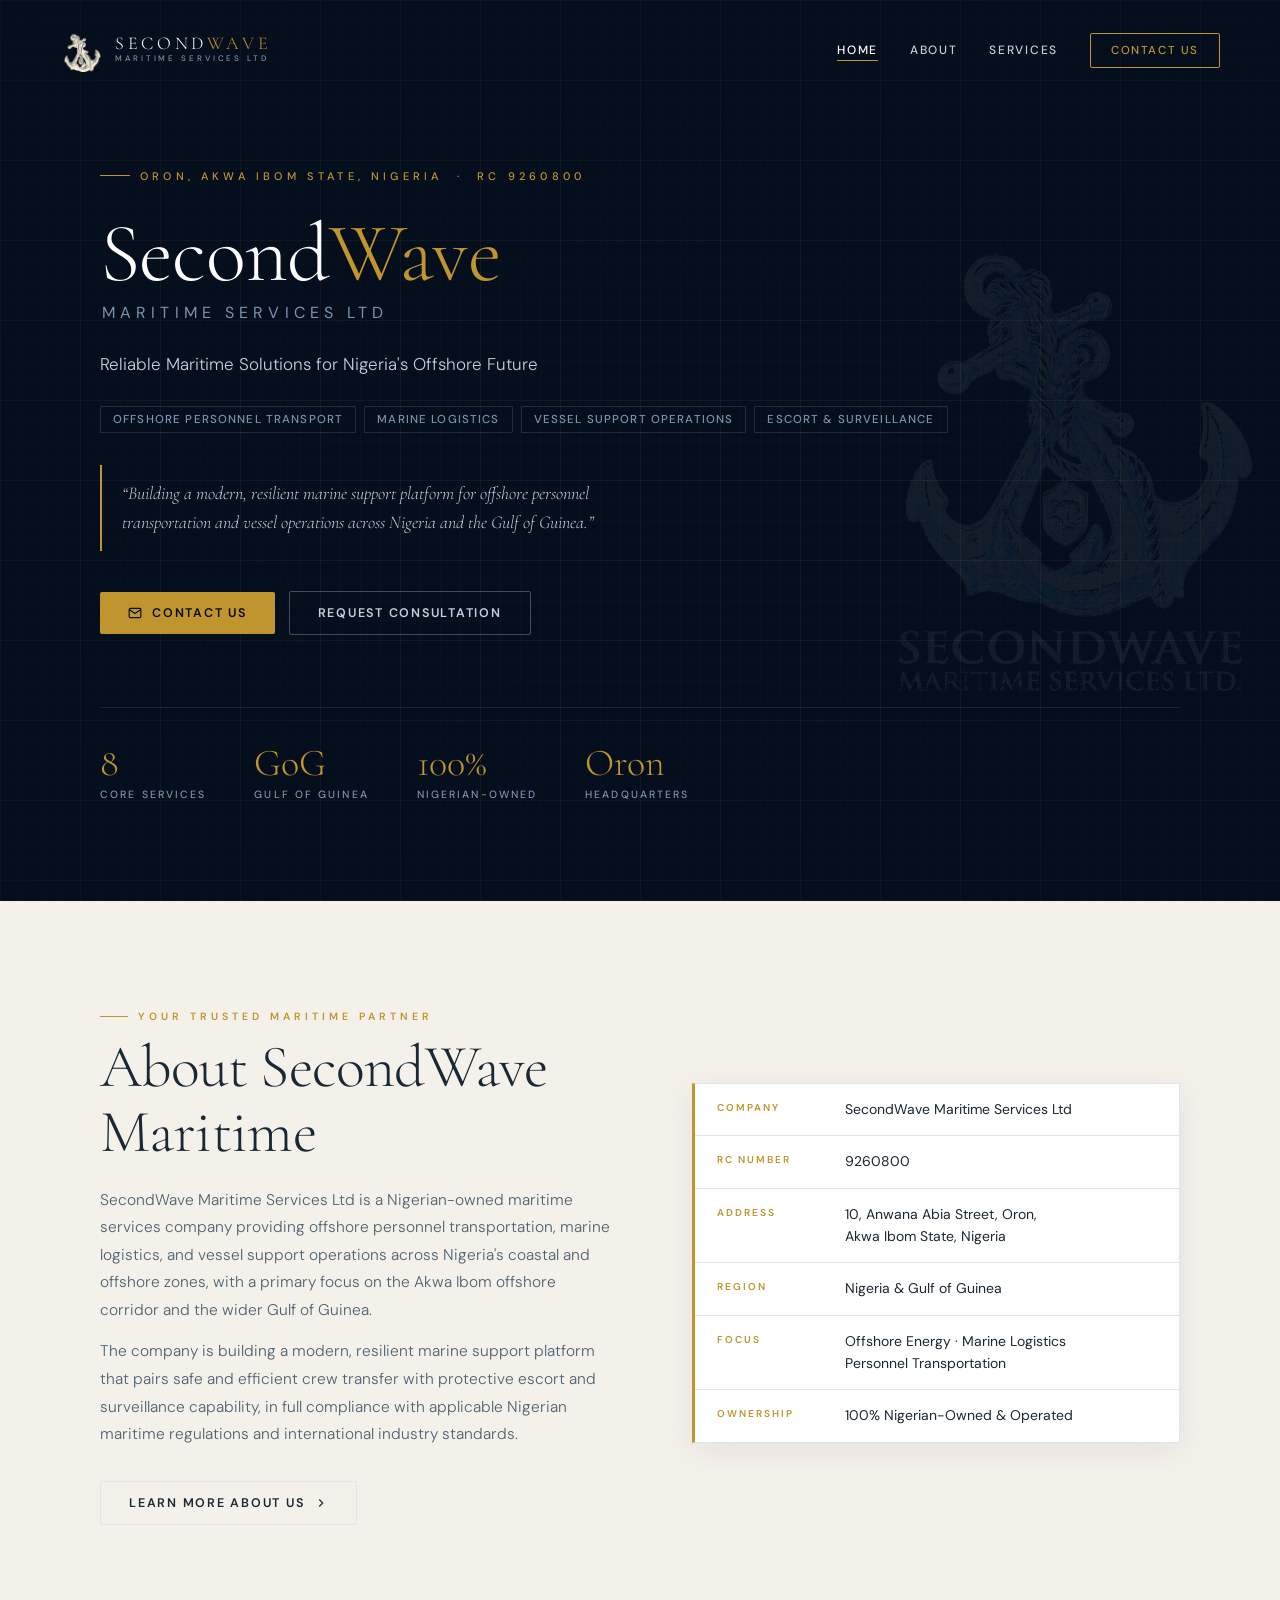
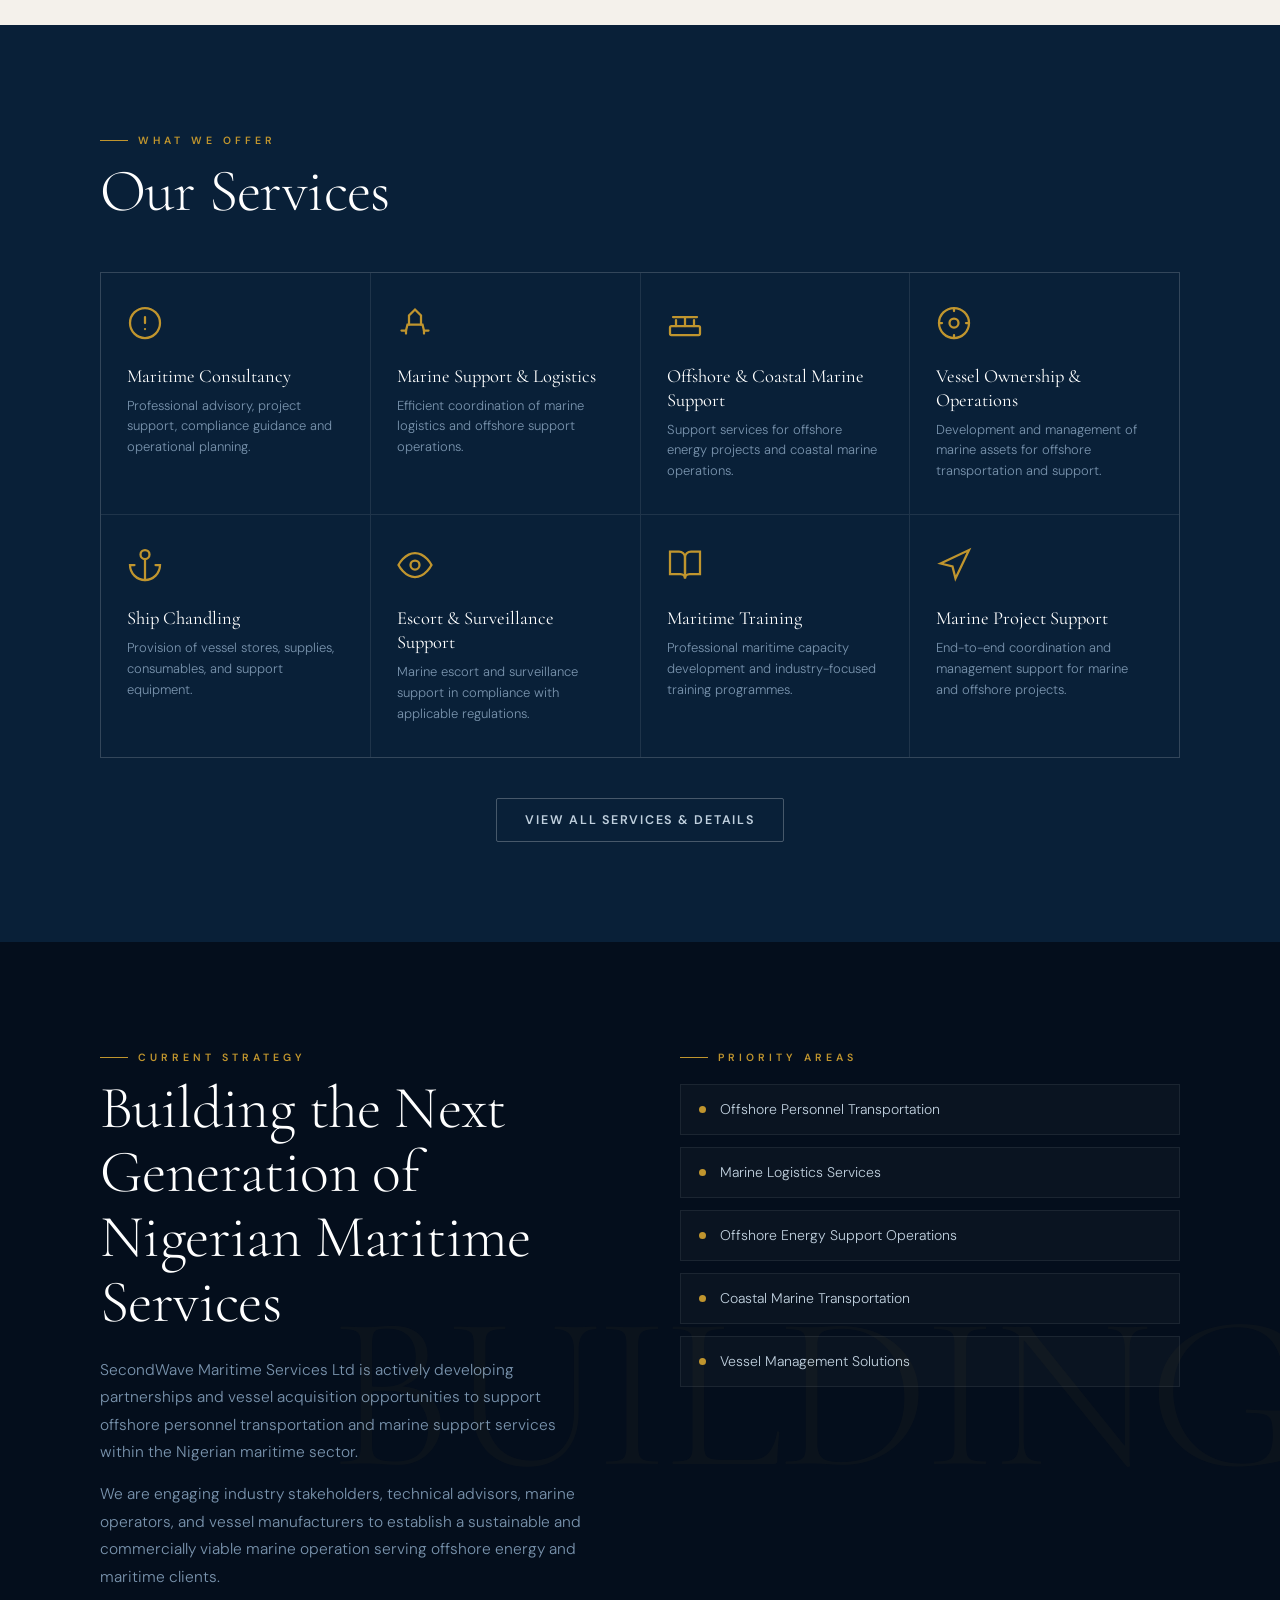
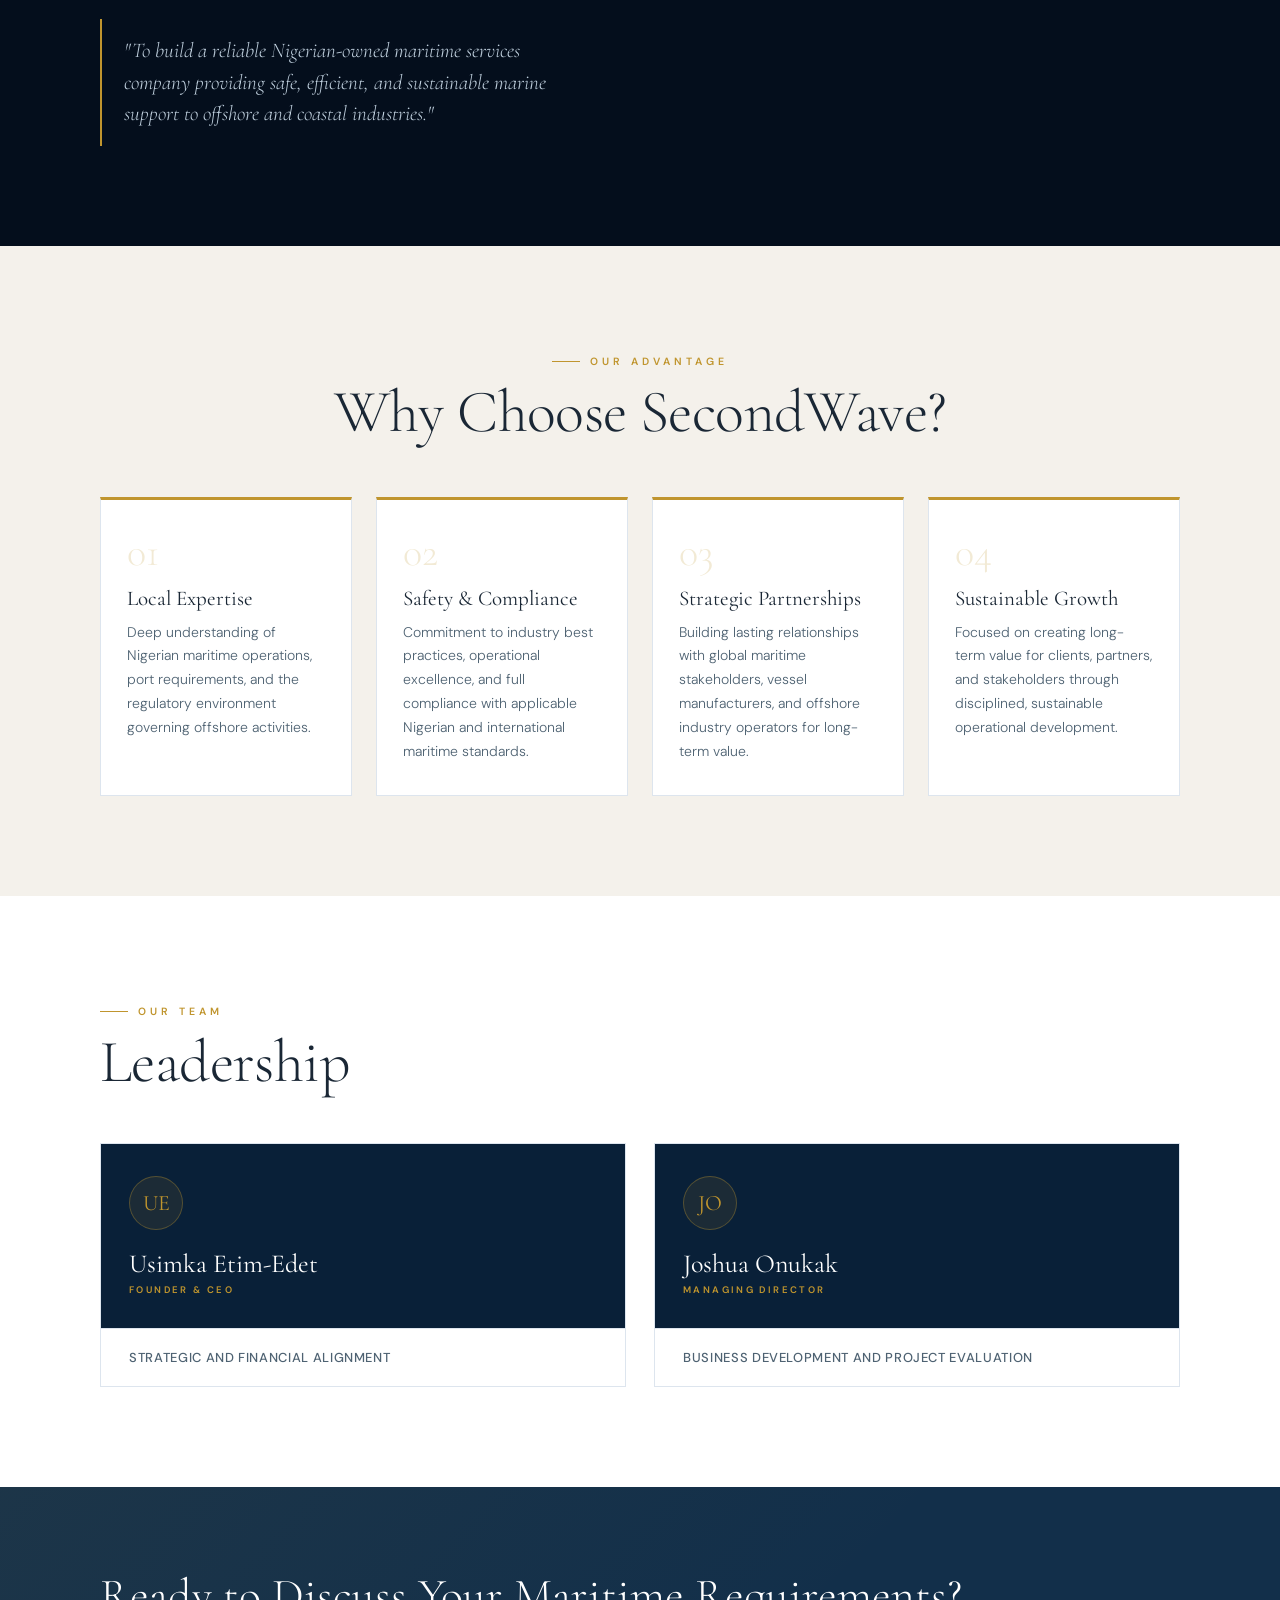
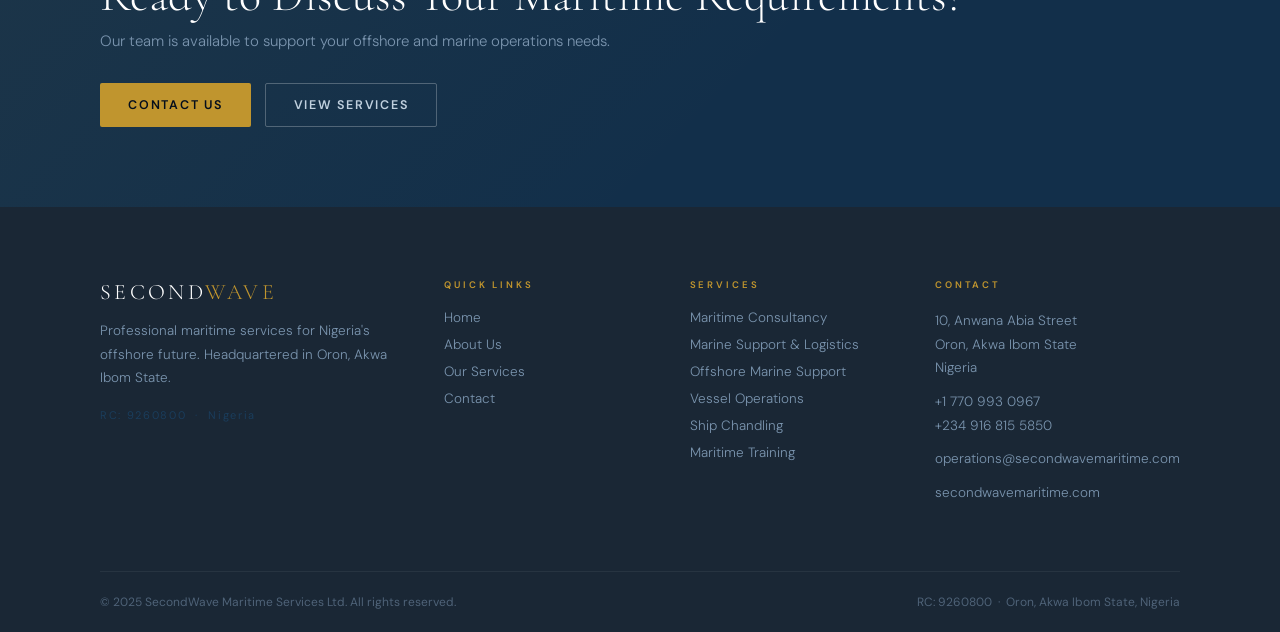
==== index.html @ 9b102981 "Add files via upload" ====
<!DOCTYPE html>
<html lang="en">
<head>
<meta charset="UTF-8">
<meta name="viewport" content="width=device-width, initial-scale=1.0">
<meta name="description" content="SecondWave Maritime Services Ltd — Reliable maritime solutions for Nigeria's offshore future. Marine support, offshore logistics, vessel operations and maritime consultancy.">
<title>SecondWave Maritime Services Ltd | Home</title>
<link rel="icon" type="image/svg+xml" href="data:image/svg+xml,<svg xmlns='http://www.w3.org/2000/svg' viewBox='0 0 32 32'><rect width='32' height='32' rx='3' fill='%23040e1c'/><text x='16' y='23' text-anchor='middle' font-family='Georgia,serif' font-size='22' font-weight='700' fill='%23c0952e'>W</text></svg>">
<link rel="preconnect" href="https://fonts.googleapis.com">
<link rel="preconnect" href="https://fonts.gstatic.com" crossorigin>
<link href="https://fonts.googleapis.com/css2?family=Cormorant+Garamond:ital,wght@0,300;0,400;0,600;1,300;1,400&family=DM+Sans:wght@300;400;500;600&display=swap" rel="stylesheet">
<link rel="stylesheet" href="style.css">
</head>
<body data-page="home">

<!-- NAVIGATION -->
<nav class="nav" id="mainNav">
  <a href="index.html" class="nav-logo">
    <img src="logo-icon.png" class="nav-logo-img" alt="SecondWave Maritime">
    <span class="nav-logo-text">
      <span class="logo-main">Second<span>Wave</span></span>
      <span class="logo-sub">Maritime Services Ltd</span>
    </span>
  </a>
  <ul class="nav-links">
    <li><a href="index.html"    class="nav-link" data-page="home">Home</a></li>
    <li><a href="about.html"   class="nav-link" data-page="about">About</a></li>
    <li><a href="services.html" class="nav-link" data-page="services">Services</a></li>
    <li><a href="contact.html" class="nav-link nav-link-cta" data-page="contact">Contact Us</a></li>
  </ul>
  <button class="hamburger" id="hamburger" aria-label="Open menu">
    <span></span><span></span><span></span>
  </button>
</nav>
<div class="mobile-overlay" id="mobileOverlay">
  <a href="index.html">Home</a>
  <a href="about.html">About</a>
  <a href="services.html">Services</a>
  <a href="contact.html" class="mob-cta">Contact Us</a>
</div>

<!-- HERO -->
<section class="hero" id="home">
  <div class="hero-grid"></div>
  <div class="hero-vignette"></div>
  <img src="logo.png" class="hero-anchor" alt="" aria-hidden="true">
  <div class="hero-content">
    <div class="hero-badge reveal">
      <span class="hero-badge-bar"></span>
      <span>Oron, Akwa Ibom State, Nigeria &nbsp;·&nbsp; RC 9260800</span>
    </div>
    <h1 class="hero-h1 reveal reveal-d1">
      Second<span>Wave</span>
    </h1>
    <p class="hero-co reveal reveal-d1">Maritime Services Ltd</p>
    <p class="hero-tagline reveal reveal-d2">
      Reliable Maritime Solutions for Nigeria's Offshore Future
    </p>
    <div class="hero-tags reveal reveal-d2">
      <span class="hero-tag">Offshore Personnel Transport</span>
      <span class="hero-tag">Marine Logistics</span>
      <span class="hero-tag">Vessel Support Operations</span>
      <span class="hero-tag">Escort &amp; Surveillance</span>
    </div>
    <blockquote class="hero-quote reveal reveal-d3">
      &#8220;Building a modern, resilient marine support platform for offshore personnel transportation and vessel operations across Nigeria and the Gulf of Guinea.&#8221;
    </blockquote>
    <div class="hero-actions reveal reveal-d3">
      <a href="contact.html" class="btn btn-gold">
        <svg width="14" height="14" viewBox="0 0 24 24" fill="none" stroke="currentColor" stroke-width="2"><path d="M4 4h16c1.1 0 2 .9 2 2v12c0 1.1-.9 2-2 2H4c-1.1 0-2-.9-2-2V6c0-1.1.9-2 2-2z"/><polyline points="22,6 12,13 2,6"/></svg>
        Contact Us
      </a>
      <a href="contact.html" class="btn btn-outline">
        Request Consultation
      </a>
    </div>
    <div class="hero-divider reveal reveal-d3">
      <div class="h-stat">
        <div class="n">8</div>
        <div class="l">Core Services</div>
      </div>
      <div class="h-stat">
        <div class="n">GoG</div>
        <div class="l">Gulf of Guinea</div>
      </div>
      <div class="h-stat">
        <div class="n">100%</div>
        <div class="l">Nigerian-Owned</div>
      </div>
      <div class="h-stat">
        <div class="n">Oron</div>
        <div class="l">Headquarters</div>
      </div>
    </div>
  </div>
</section>

<!-- ABOUT TEASER -->
<section class="sec sec-ivory" id="about-section">
  <div class="container">
    <div class="about-grid">
      <div class="about-text reveal">
        <div class="label">
          <span class="label-bar"></span>
          <span class="label-text">Your Trusted Maritime Partner</span>
        </div>
        <h2 class="display" style="margin-bottom:22px;">About SecondWave Maritime</h2>
        <p>SecondWave Maritime Services Ltd is a Nigerian-owned maritime services company providing offshore personnel transportation, marine logistics, and vessel support operations across Nigeria's coastal and offshore zones, with a primary focus on the Akwa Ibom offshore corridor and the wider Gulf of Guinea.</p>
        <p>The company is building a modern, resilient marine support platform that pairs safe and efficient crew transfer with protective escort and surveillance capability, in full compliance with applicable Nigerian maritime regulations and international industry standards.</p>
        <div style="margin-top:32px;">
          <a href="about.html" class="btn btn-outline-dark">
            Learn More About Us
            <svg width="14" height="14" viewBox="0 0 24 24" fill="none" stroke="currentColor" stroke-width="2"><polyline points="9 18 15 12 9 6"/></svg>
          </a>
        </div>
      </div>
      <div class="reveal reveal-d1">
        <div class="info-panel">
          <div class="info-row">
            <span class="info-key">Company</span>
            <span class="info-val">SecondWave Maritime Services Ltd</span>
          </div>
          <div class="info-row">
            <span class="info-key">RC Number</span>
            <span class="info-val">9260800</span>
          </div>
          <div class="info-row">
            <span class="info-key">Address</span>
            <span class="info-val">10, Anwana Abia Street, Oron,<br>Akwa Ibom State, Nigeria</span>
          </div>
          <div class="info-row">
            <span class="info-key">Region</span>
            <span class="info-val">Nigeria &amp; Gulf of Guinea</span>
          </div>
          <div class="info-row">
            <span class="info-key">Focus</span>
            <span class="info-val">Offshore Energy · Marine Logistics<br>Personnel Transportation</span>
          </div>
          <div class="info-row">
            <span class="info-key">Ownership</span>
            <span class="info-val">100% Nigerian-Owned &amp; Operated</span>
          </div>
        </div>
      </div>
    </div>
  </div>
</section>

<!-- SERVICES -->
<section class="sec sec-dark" id="services-section">
  <div class="container">
    <div style="margin-bottom:48px;" class="reveal">
      <div class="label">
        <span class="label-bar"></span>
        <span class="label-text">What We Offer</span>
      </div>
      <h2 class="display display-light">Our Services</h2>
    </div>
    <div class="svc-grid">

      <div class="svc-card reveal">
        <div class="svc-icon">
          <svg viewBox="0 0 24 24" fill="none" stroke="currentColor" stroke-width="1.5" stroke-linecap="round"><circle cx="12" cy="12" r="10"/><line x1="12" y1="8" x2="12" y2="12"/><line x1="12" y1="16" x2="12.01" y2="16"/></svg>
        </div>
        <h3 class="svc-name">Maritime Consultancy</h3>
        <p class="svc-desc">Professional advisory, project support, compliance guidance and operational planning.</p>
      </div>

      <div class="svc-card reveal reveal-d1">
        <div class="svc-icon">
          <svg viewBox="0 0 24 24" fill="none" stroke="currentColor" stroke-width="1.5" stroke-linecap="round"><path d="M3 17h3l1-4h10l1 4h3"/><path d="M8 13V7l4-4 4 4v6"/><path d="M6 17v2"/><path d="M18 17v2"/></svg>
        </div>
        <h3 class="svc-name">Marine Support &amp; Logistics</h3>
        <p class="svc-desc">Efficient coordination of marine logistics and offshore support operations.</p>
      </div>

      <div class="svc-card reveal reveal-d2">
        <div class="svc-icon">
          <svg viewBox="0 0 24 24" fill="none" stroke="currentColor" stroke-width="1.5" stroke-linecap="round"><rect x="2" y="14" width="20" height="6" rx="1"/><path d="M6 14v-4"/><path d="M12 14V8"/><path d="M18 14v-4"/><path d="M4 8h16"/></svg>
        </div>
        <h3 class="svc-name">Offshore &amp; Coastal Marine Support</h3>
        <p class="svc-desc">Support services for offshore energy projects and coastal marine operations.</p>
      </div>

      <div class="svc-card reveal reveal-d3">
        <div class="svc-icon">
          <svg viewBox="0 0 24 24" fill="none" stroke="currentColor" stroke-width="1.5" stroke-linecap="round"><circle cx="12" cy="12" r="10"/><circle cx="12" cy="12" r="3"/><line x1="12" y1="2" x2="12" y2="4"/><line x1="12" y1="20" x2="12" y2="22"/><line x1="2" y1="12" x2="4" y2="12"/><line x1="20" y1="12" x2="22" y2="12"/></svg>
        </div>
        <h3 class="svc-name">Vessel Ownership &amp; Operations</h3>
        <p class="svc-desc">Development and management of marine assets for offshore transportation and support.</p>
      </div>

      <div class="svc-card reveal">
        <div class="svc-icon">
          <svg viewBox="0 0 24 24" fill="none" stroke="currentColor" stroke-width="1.5" stroke-linecap="round"><path d="M12 22V8"/><path d="M5 12H2a10 10 0 0020 0h-3"/><circle cx="12" cy="5" r="3"/></svg>
        </div>
        <h3 class="svc-name">Ship Chandling</h3>
        <p class="svc-desc">Provision of vessel stores, supplies, consumables, and support equipment.</p>
      </div>

      <div class="svc-card reveal reveal-d1">
        <div class="svc-icon">
          <svg viewBox="0 0 24 24" fill="none" stroke="currentColor" stroke-width="1.5" stroke-linecap="round"><path d="M1 12s4-8 11-8 11 8 11 8-4 8-11 8-11-8-11-8z"/><circle cx="12" cy="12" r="3"/></svg>
        </div>
        <h3 class="svc-name">Escort &amp; Surveillance Support</h3>
        <p class="svc-desc">Marine escort and surveillance support in compliance with applicable regulations.</p>
      </div>

      <div class="svc-card reveal reveal-d2">
        <div class="svc-icon">
          <svg viewBox="0 0 24 24" fill="none" stroke="currentColor" stroke-width="1.5" stroke-linecap="round"><path d="M2 3h6a4 4 0 014 4v14a3 3 0 00-3-3H2z"/><path d="M22 3h-6a4 4 0 00-4 4v14a3 3 0 013-3h7z"/></svg>
        </div>
        <h3 class="svc-name">Maritime Training</h3>
        <p class="svc-desc">Professional maritime capacity development and industry-focused training programmes.</p>
      </div>

      <div class="svc-card reveal reveal-d3">
        <div class="svc-icon">
          <svg viewBox="0 0 24 24" fill="none" stroke="currentColor" stroke-width="1.5" stroke-linecap="round"><polygon points="3 11 22 2 13 21 11 13 3 11"/></svg>
        </div>
        <h3 class="svc-name">Marine Project Support</h3>
        <p class="svc-desc">End-to-end coordination and management support for marine and offshore projects.</p>
      </div>

    </div>
    <div style="margin-top:40px;text-align:center;" class="reveal">
      <a href="services.html" class="btn btn-outline">View All Services &amp; Details</a>
    </div>
  </div>
</section>

<!-- STRATEGIC FOCUS -->
<section class="sec sec-void focus-section" id="focus">
  <span class="focus-bg-text">BUILDING</span>
  <div class="container">
    <div class="focus-grid">
      <div class="focus-text reveal">
        <div class="label">
          <span class="label-bar"></span>
          <span class="label-text">Current Strategy</span>
        </div>
        <h2 class="display display-light" style="margin-bottom:22px;">
          Building the Next Generation of Nigerian Maritime Services
        </h2>
        <p>SecondWave Maritime Services Ltd is actively developing partnerships and vessel acquisition opportunities to support offshore personnel transportation and marine support services within the Nigerian maritime sector.</p>
        <p>We are engaging industry stakeholders, technical advisors, marine operators, and vessel manufacturers to establish a sustainable and commercially viable marine operation serving offshore energy and maritime clients.</p>
        <blockquote class="focus-quote">
          "To build a reliable Nigerian-owned maritime services company providing safe, efficient, and sustainable marine support to offshore and coastal industries."
        </blockquote>
      </div>
      <div class="reveal reveal-d1">
        <div class="label" style="margin-bottom:20px;">
          <span class="label-bar"></span>
          <span class="label-text">Priority Areas</span>
        </div>
        <div class="pill-list">
          <div class="pill"><span class="pill-dot"></span><span>Offshore Personnel Transportation</span></div>
          <div class="pill"><span class="pill-dot"></span><span>Marine Logistics Services</span></div>
          <div class="pill"><span class="pill-dot"></span><span>Offshore Energy Support Operations</span></div>
          <div class="pill"><span class="pill-dot"></span><span>Coastal Marine Transportation</span></div>
          <div class="pill"><span class="pill-dot"></span><span>Vessel Management Solutions</span></div>
        </div>
      </div>
    </div>
  </div>
</section>

<!-- WHY CHOOSE -->
<section class="sec sec-ivory" id="why">
  <div class="container">
    <div style="text-align:center;margin-bottom:52px;" class="reveal">
      <div class="label" style="justify-content:center;">
        <span class="label-bar"></span>
        <span class="label-text">Our Advantage</span>
      </div>
      <h2 class="display">Why Choose SecondWave?</h2>
    </div>
    <div class="why-grid">
      <div class="why-card reveal">
        <div class="why-num">01</div>
        <h3 class="why-title">Local Expertise</h3>
        <p class="why-desc">Deep understanding of Nigerian maritime operations, port requirements, and the regulatory environment governing offshore activities.</p>
      </div>
      <div class="why-card reveal reveal-d1">
        <div class="why-num">02</div>
        <h3 class="why-title">Safety &amp; Compliance</h3>
        <p class="why-desc">Commitment to industry best practices, operational excellence, and full compliance with applicable Nigerian and international maritime standards.</p>
      </div>
      <div class="why-card reveal reveal-d2">
        <div class="why-num">03</div>
        <h3 class="why-title">Strategic Partnerships</h3>
        <p class="why-desc">Building lasting relationships with global maritime stakeholders, vessel manufacturers, and offshore industry operators for long-term value.</p>
      </div>
      <div class="why-card reveal reveal-d3">
        <div class="why-num">04</div>
        <h3 class="why-title">Sustainable Growth</h3>
        <p class="why-desc">Focused on creating long-term value for clients, partners, and stakeholders through disciplined, sustainable operational development.</p>
      </div>
    </div>
  </div>
</section>

<!-- LEADERSHIP -->
<section class="sec" id="leadership">
  <div class="container">
    <div style="margin-bottom:48px;" class="reveal">
      <div class="label">
        <span class="label-bar"></span>
        <span class="label-text">Our Team</span>
      </div>
      <h2 class="display">Leadership</h2>
    </div>
    <div class="leaders-grid">
      <div class="leader-card reveal">
        <div class="leader-top">
          <div class="leader-init">UE</div>
          <div class="leader-name">Usimka Etim-Edet</div>
          <div class="leader-title">Founder &amp; CEO</div>
        </div>
        <div class="leader-bottom">
          <div class="leader-focus">Strategic and Financial Alignment</div>
        </div>
      </div>
      <div class="leader-card reveal reveal-d1">
        <div class="leader-top">
          <div class="leader-init">JO</div>
          <div class="leader-name">Joshua Onukak</div>
          <div class="leader-title">Managing Director</div>
        </div>
        <div class="leader-bottom">
          <div class="leader-focus">Business Development and Project Evaluation</div>
        </div>
      </div>
    </div>
  </div>
</section>

<!-- CTA BANNER -->
<section class="cta-banner">
  <div class="container">
    <div class="cta-inner reveal">
      <div class="cta-text">
        <h2>Ready to Discuss Your Maritime Requirements?</h2>
        <p>Our team is available to support your offshore and marine operations needs.</p>
      </div>
      <div style="display:flex;gap:14px;flex-wrap:wrap;">
        <a href="contact.html" class="btn btn-gold">Contact Us</a>
        <a href="services.html" class="btn btn-outline">View Services</a>
      </div>
    </div>
  </div>
</section>

<!-- FOOTER -->
<footer class="footer">
  <div class="container">
    <div class="footer-grid">
      <div class="foot-brand">
        <div class="foot-logo">Second<span>Wave</span></div>
        <p>Professional maritime services for Nigeria's offshore future. Headquartered in Oron, Akwa Ibom State.</p>
        <div class="foot-rc">RC: 9260800 &nbsp;·&nbsp; Nigeria</div>
      </div>
      <div>
        <h4>Quick Links</h4>
        <ul>
          <li><a href="index.html">Home</a></li>
          <li><a href="about.html">About Us</a></li>
          <li><a href="services.html">Our Services</a></li>
          <li><a href="contact.html">Contact</a></li>
        </ul>
      </div>
      <div>
        <h4>Services</h4>
        <ul>
          <li>Maritime Consultancy</li>
          <li>Marine Support &amp; Logistics</li>
          <li>Offshore Marine Support</li>
          <li>Vessel Operations</li>
          <li>Ship Chandling</li>
          <li>Maritime Training</li>
        </ul>
      </div>
      <div class="footer-contact-info">
        <h4>Contact</h4>
        <p>10, Anwana Abia Street<br>Oron, Akwa Ibom State<br>Nigeria</p>
        <p><a href="tel:+17709903967">+1 770 993 0967</a><br><a href="tel:+2349168155850">+234 916 815 5850</a></p>
        <p><a href="mailto:operations@secondwavemaritime.com">operations@secondwavemaritime.com</a></p>
        <p><a href="https://secondwavemaritime.com">secondwavemaritime.com</a></p>
      </div>
    </div>
    <div class="footer-bottom">
      <p>&copy; 2025 SecondWave Maritime Services Ltd. All rights reserved.</p>
      <p>RC: 9260800 &nbsp;·&nbsp; Oron, Akwa Ibom State, Nigeria</p>
    </div>
  </div>
</footer>

<!-- BACK TO TOP -->
<button id="btt" aria-label="Back to top">
  <svg viewBox="0 0 24 24" fill="none" stroke="currentColor" stroke-width="2.5"><polyline points="18 15 12 9 6 15"/></svg>
</button>

<script src="main.js"></script>
</body>
</html>
---- style.css ----
/* =========================================
   SECONDWAVE MARITIME — style.css
   ========================================= */

/* 1. VARIABLES */
:root {
  --void:       #040e1c;
  --navy:       #092038;
  --steel:      #122f4a;
  --slate:      #1a3d5c;
  --gold:       #c0952e;
  --gold-l:     #d9ae4a;
  --ivory:      #f4f1eb;
  --white:      #ffffff;
  --ink:        #1a2735;
  --muted:      #4e6272;
  --ghost:      #7a94ae;
  --mist:       #c0d0de;
  --border-d:   rgba(255,255,255,0.09);
  --border-l:   #dde5ee;
  --font-d:     'Cormorant Garamond', Georgia, serif;
  --font-b:     'DM Sans', system-ui, sans-serif;
  --ease:       cubic-bezier(0.4,0,0.2,1);
  --sp:         100px;
  --gutter:     60px;
  --max:        1200px;
}

/* 2. RESET */
*, *::before, *::after { margin:0; padding:0; box-sizing:border-box; }
html { scroll-behavior:smooth; font-size:16px; }
body { font-family:var(--font-b); color:var(--ink); background:var(--white);
       -webkit-font-smoothing:antialiased; overflow-x:hidden; }
a    { color:inherit; text-decoration:none; }
ul   { list-style:none; }
img  { max-width:100%; display:block; }
button { border:none; background:none; cursor:pointer; font-family:inherit; }

/* 3. LAYOUT */
.container { max-width:var(--max); margin:0 auto; padding:0 var(--gutter); }

/* 4. TYPOGRAPHY UTILITIES */
.label {
  display:inline-flex; align-items:center; gap:10px; margin-bottom:12px;
}
.label-bar { width:28px; height:1px; background:var(--gold); flex:0 0 auto; }
.label-text {
  font-size:10.5px; letter-spacing:.38em; text-transform:uppercase;
  font-weight:600; color:var(--gold);
}
.display {
  font-family:var(--font-d); font-weight:300;
  font-size:clamp(34px,5vw,60px); line-height:1.08;
  letter-spacing:-.01em; color:var(--ink);
}
.display-light { color:var(--white); }
.body-text {
  font-size:15.5px; font-weight:300; line-height:1.78; color:var(--muted);
}
.body-text-d { color:var(--ghost); }

/* 5. BUTTONS */
.btn {
  display:inline-flex; align-items:center; gap:10px;
  padding:13px 28px; border-radius:2px;
  font-size:12.5px; letter-spacing:.14em; text-transform:uppercase;
  font-weight:600; transition:all .22s var(--ease);
}
.btn-gold {
  background:var(--gold); color:var(--void);
}
.btn-gold:hover { background:var(--gold-l); transform:translateY(-1px); }
.btn-outline {
  border:1.5px solid rgba(255,255,255,.25); color:var(--mist);
}
.btn-outline:hover { border-color:var(--white); color:var(--white); }
.btn-outline-dark {
  border:1.5px solid var(--border-l); color:var(--ink);
}
.btn-outline-dark:hover { border-color:var(--gold); color:var(--gold); }

/* 6. NAVIGATION */
.nav {
  position:fixed; top:0; left:0; right:0; z-index:200;
  padding:24px var(--gutter);
  display:flex; align-items:center; justify-content:space-between;
  transition:background .35s var(--ease), padding .3s, box-shadow .3s;
}
.nav.scrolled {
  background:rgba(4,14,28,.95);
  backdrop-filter:blur(14px);
  padding:16px var(--gutter);
  box-shadow:0 1px 0 rgba(192,149,46,.2);
}
.nav-logo { display:flex; align-items:center; gap:12px; line-height:1; }
.nav-logo-img {
  height:48px; width:auto; display:block;
  filter:invert(1) brightness(1.05) sepia(0.1);
  transition:opacity .2s;
}
.nav-logo-img:hover { opacity:.85; }
.nav-logo-text { display:flex; flex-direction:column; gap:2px; }
.logo-main {
  font-family:var(--font-d); font-weight:300;
  font-size:18px; letter-spacing:.2em; color:var(--white);
  text-transform:uppercase;
}
.logo-main span { color:var(--gold); }
.logo-sub {
  font-size:8px; letter-spacing:.36em; text-transform:uppercase;
  color:var(--ghost); font-weight:500;
}
/* Hero watermark anchor */
.hero-anchor {
  position:absolute; right:-20px; top:50%; transform:translateY(-48%);
  width:42%; max-width:460px; opacity:.06; filter:brightness(8);
  pointer-events:none; z-index:0;
}
.nav-links {
  display:flex; align-items:center; gap:32px;
}
.nav-link {
  font-size:12px; letter-spacing:.14em; text-transform:uppercase;
  font-weight:500; color:var(--mist);
  position:relative; transition:color .2s;
}
.nav-link::after {
  content:''; position:absolute; bottom:-3px; left:0;
  width:0; height:1px; background:var(--gold);
  transition:width .25s var(--ease);
}
.nav-link:hover, .nav-link.active { color:var(--white); }
.nav-link:hover::after, .nav-link.active::after { width:100%; }
.nav-link-cta {
  padding:9px 20px;
  border:1px solid var(--gold); color:var(--gold)!important;
  border-radius:2px; font-size:11.5px!important;
}
.nav-link-cta::after { display:none!important; }
.nav-link-cta:hover { background:var(--gold); color:var(--void)!important; }
.hamburger {
  display:none; flex-direction:column; gap:5px; padding:4px;
}
.hamburger span {
  display:block; width:22px; height:1.5px;
  background:var(--white); border-radius:2px;
  transition:all .3s var(--ease);
}
.hamburger.open span:nth-child(1) { transform:rotate(45deg) translate(4.7px,4.7px); }
.hamburger.open span:nth-child(2) { opacity:0; }
.hamburger.open span:nth-child(3) { transform:rotate(-45deg) translate(4.7px,-4.7px); }

/* 7. MOBILE OVERLAY */
.mobile-overlay {
  display:none; position:fixed; inset:0; background:var(--void);
  z-index:199; flex-direction:column; align-items:center;
  justify-content:center; gap:28px;
}
.mobile-overlay.open { display:flex; }
.mobile-overlay a {
  font-family:var(--font-d); font-size:30px; font-weight:300;
  letter-spacing:.12em; color:var(--white); text-transform:uppercase;
  transition:color .2s;
}
.mobile-overlay a:hover { color:var(--gold); }
.mobile-overlay .mob-cta {
  margin-top:8px; padding:13px 36px;
  border:1px solid var(--gold); color:var(--gold)!important;
  font-family:var(--font-b)!important; font-size:13px!important;
  font-weight:600!important; letter-spacing:.18em!important;
}

/* 8. HOMEPAGE HERO */
.hero {
  min-height:100vh;
  background:var(--void);
  position:relative;
  display:flex; align-items:center;
  overflow:hidden;
}
.hero-grid {
  position:absolute; inset:0; pointer-events:none;
  background-image:
    linear-gradient(rgba(192,149,46,.065) 1px, transparent 1px),
    linear-gradient(90deg, rgba(192,149,46,.065) 1px, transparent 1px),
    linear-gradient(rgba(192,149,46,.022) 1px, transparent 1px),
    linear-gradient(90deg, rgba(192,149,46,.022) 1px, transparent 1px);
  background-size:80px 80px, 80px 80px, 20px 20px, 20px 20px;
}
.hero-vignette {
  position:absolute; inset:0; pointer-events:none;
  background:radial-gradient(ellipse 90% 80% at 50% 55%, transparent 25%, rgba(4,14,28,.7) 100%);
}
.hero-content {
  position:relative; z-index:1;
  max-width:var(--max); margin:0 auto;
  padding:160px var(--gutter) 100px;
  width:100%;
}
.hero-badge {
  display:inline-flex; align-items:center; gap:10px;
  margin-bottom:28px;
}
.hero-badge-bar { width:30px; height:1px; background:var(--gold); }
.hero-badge span {
  font-size:11px; letter-spacing:.38em; color:var(--gold);
  text-transform:uppercase; font-weight:500;
}
.hero-h1 {
  font-family:var(--font-d); font-weight:300;
  font-size:clamp(40px,6.5vw,88px);
  line-height:1.03; letter-spacing:-.01em;
  color:var(--white); margin-bottom:6px;
}
.hero-h1 span { color:var(--gold); }
.hero-co {
  font-family:var(--font-b); font-weight:400;
  font-size:clamp(11px,1.4vw,16px);
  letter-spacing:.32em; text-transform:uppercase;
  color:var(--ghost); margin-bottom:28px; padding-left:2px;
}
.hero-tagline {
  font-family:var(--font-b); font-size:17px; font-weight:300;
  color:var(--mist); line-height:1.6; max-width:520px;
  margin-bottom:28px;
}
.hero-tags {
  display:flex; flex-wrap:wrap; gap:8px; margin-bottom:32px;
}
.hero-tag {
  font-size:11.5px; letter-spacing:.1em; text-transform:uppercase;
  font-weight:500; color:var(--ghost);
  padding:5px 12px; border:1px solid rgba(255,255,255,.12);
  border-radius:1px;
}
.hero-quote {
  max-width:540px; margin-bottom:40px;
  border-left:2px solid var(--gold);
  padding:14px 20px;
  font-family:var(--font-d); font-size:18px; font-style:italic;
  font-weight:300; color:var(--mist); line-height:1.6;
}
.hero-actions { display:flex; align-items:center; gap:14px; flex-wrap:wrap; }
.hero-divider {
  margin-top:72px; padding-top:32px;
  border-top:1px solid var(--border-d);
  display:flex; gap:48px; flex-wrap:wrap;
}
.h-stat .n {
  font-family:var(--font-d); font-weight:300;
  font-size:38px; color:var(--gold); letter-spacing:-.01em;
}
.h-stat .l {
  font-size:10.5px; letter-spacing:.2em; text-transform:uppercase;
  color:var(--ghost); margin-top:2px; font-weight:500;
}

/* 9. PAGE HERO (inner pages) */
.page-hero {
  height:52vh; min-height:320px;
  background:var(--void);
  display:flex; align-items:flex-end;
  position:relative; overflow:hidden;
}
.page-hero-grid {
  position:absolute; inset:0;
  background-image:
    linear-gradient(rgba(192,149,46,.05) 1px, transparent 1px),
    linear-gradient(90deg, rgba(192,149,46,.05) 1px, transparent 1px);
  background-size:60px 60px;
}
.page-hero-overlay {
  position:absolute; inset:0;
  background:linear-gradient(to bottom, rgba(4,14,28,.3) 0%, rgba(4,14,28,.85) 100%);
}
.page-hero-content {
  position:relative; z-index:1;
  padding:0 var(--gutter) 60px;
  max-width:var(--max); margin:0 auto; width:100%;
}
.page-hero-label {
  font-size:10px; letter-spacing:.38em; text-transform:uppercase;
  font-weight:600; color:var(--gold); margin-bottom:12px;
}
.page-hero-title {
  font-family:var(--font-d); font-weight:300;
  font-size:clamp(36px,5vw,64px);
  color:var(--white); line-height:1.08;
  letter-spacing:-.01em;
}
.page-hero-rule {
  height:2px; margin-top:0;
  background:linear-gradient(90deg, var(--gold), var(--gold-l) 40%, transparent);
}

/* 10. SECTION PADS */
.sec { padding:var(--sp) 0; }
.sec-sm { padding:72px 0; }
.sec-dark { background:var(--navy); }
.sec-void { background:var(--void); }
.sec-ivory { background:var(--ivory); }

/* 11. ABOUT TEASER (homepage) */
.about-grid { display:grid; grid-template-columns:1.05fr 1fr; gap:80px; align-items:center; }
.about-text p { font-size:15.5px; font-weight:300; line-height:1.78; color:var(--muted); margin-bottom:14px; }
.about-text p:last-child { margin-bottom:0; }
.info-panel {
  background:var(--white); border:1px solid var(--border-l);
  border-left:3px solid var(--gold); overflow:hidden;
  box-shadow:0 8px 32px rgba(10,30,56,.07);
}
.info-row {
  display:flex; align-items:flex-start; gap:18px;
  padding:15px 22px; border-bottom:1px solid var(--border-l);
}
.info-row:last-child { border-bottom:none; }
.info-key {
  font-size:10px; letter-spacing:.2em; text-transform:uppercase;
  font-weight:600; color:var(--gold); min-width:110px; padding-top:2px;
}
.info-val { font-size:14px; color:var(--ink); line-height:1.55; }

/* 12. SERVICES GRID (homepage) */
.svc-grid {
  display:grid; grid-template-columns:repeat(4,1fr);
  gap:1px; background:var(--border-d);
  border:1px solid var(--border-d);
}
.svc-card {
  background:var(--navy); padding:32px 26px;
  transition:background .25s var(--ease); position:relative; overflow:hidden;
}
.svc-card::after {
  content:''; position:absolute; bottom:0; left:0;
  width:0; height:2px; background:var(--gold);
  transition:width .3s var(--ease);
}
.svc-card:hover { background:var(--slate); }
.svc-card:hover::after { width:100%; }
.svc-icon { color:var(--gold); margin-bottom:18px; }
.svc-icon svg { width:36px; height:36px; }
.svc-name {
  font-family:var(--font-d); font-weight:400; font-size:18.5px;
  color:var(--white); line-height:1.3; margin-bottom:8px;
}
.svc-desc { font-size:13px; font-weight:300; color:var(--ghost); line-height:1.6; }

/* 13. STRATEGIC FOCUS */
.focus-section { position:relative; overflow:hidden; }
.focus-bg-text {
  position:absolute; right:-20px; top:50%; transform:translateY(-50%);
  font-family:var(--font-d); font-weight:300;
  font-size:clamp(100px,18vw,220px); letter-spacing:-.02em;
  color:rgba(192,149,46,.04); line-height:1;
  pointer-events:none; user-select:none; white-space:nowrap;
}
.focus-grid { display:grid; grid-template-columns:1fr 1fr; gap:80px; align-items:start; }
.focus-text p { font-size:15.5px; font-weight:300; color:var(--ghost); line-height:1.78; margin-bottom:14px; }
.focus-quote {
  border-left:2px solid var(--gold); padding:16px 22px;
  font-family:var(--font-d); font-size:21px; font-style:italic;
  font-weight:300; color:var(--mist); line-height:1.5; margin-top:28px;
}
.pill-list { display:flex; flex-direction:column; gap:12px; }
.pill {
  display:flex; align-items:center; gap:14px;
  padding:14px 18px;
  border:1px solid rgba(255,255,255,.07);
  background:rgba(255,255,255,.025);
  transition:border-color .2s, background .2s;
}
.pill:hover { border-color:rgba(192,149,46,.3); background:rgba(192,149,46,.04); }
.pill-dot { width:7px; height:7px; border-radius:50%; background:var(--gold); flex:0 0 auto; }
.pill span { font-size:14px; font-weight:300; color:var(--mist); line-height:1.5; }

/* 14. WHY CHOOSE */
.why-grid { display:grid; grid-template-columns:repeat(4,1fr); gap:24px; }
.why-card {
  padding:32px 26px;
  border:1px solid var(--border-l); border-top:3px solid var(--gold);
  background:var(--white);
  transition:box-shadow .25s var(--ease), transform .25s var(--ease);
}
.why-card:hover { box-shadow:0 16px 48px rgba(10,30,56,.1); transform:translateY(-3px); }
.why-num {
  font-family:var(--font-d); font-size:40px; font-weight:300;
  color:rgba(192,149,46,.2); line-height:1; margin-bottom:14px;
}
.why-title {
  font-family:var(--font-d); font-size:21px; font-weight:400;
  color:var(--ink); margin-bottom:10px;
}
.why-desc { font-size:14px; font-weight:300; color:var(--muted); line-height:1.7; }

/* 15. LEADERSHIP */
.leaders-grid { display:grid; grid-template-columns:1fr 1fr; gap:28px; }
.leader-card {
  border:1px solid var(--border-l); overflow:hidden;
  transition:box-shadow .25s var(--ease), transform .25s var(--ease);
}
.leader-card:hover { box-shadow:0 18px 52px rgba(10,30,56,.12); transform:translateY(-3px); }
.leader-top { background:var(--navy); padding:32px 28px; }
.leader-init {
  width:54px; height:54px; border-radius:50%;
  border:1px solid rgba(192,149,46,.35);
  background:rgba(192,149,46,.1);
  display:flex; align-items:center; justify-content:center;
  font-family:var(--font-d); font-size:22px; color:var(--gold);
  margin-bottom:18px;
}
.leader-name { font-family:var(--font-d); font-size:26px; font-weight:400; color:var(--white); margin-bottom:5px; }
.leader-title {
  font-size:9.5px; letter-spacing:.25em; text-transform:uppercase;
  font-weight:600; color:var(--gold);
}
.leader-bottom { padding:20px 28px; border-top:1px solid var(--border-l); }
.leader-focus { font-size:13px; color:var(--muted); letter-spacing:.05em; text-transform:uppercase; font-weight:500; }

/* 16. CTA BANNER */
.cta-banner { padding:80px 0; background:var(--steel); position:relative; overflow:hidden; }
.cta-banner::before {
  content:''; position:absolute; inset:0;
  background:linear-gradient(135deg, rgba(192,149,46,.06) 0%, transparent 60%);
}
.cta-inner {
  position:relative; z-index:1;
  display:flex; align-items:center; justify-content:space-between; gap:32px; flex-wrap:wrap;
}
.cta-text h2 {
  font-family:var(--font-d); font-weight:300; font-size:clamp(28px,4vw,46px);
  color:var(--white); margin-bottom:8px;
}
.cta-text p { font-size:15px; font-weight:300; color:var(--ghost); }

/* 17. ABOUT PAGE */
.about-overview-grid { display:grid; grid-template-columns:1.1fr 1fr; gap:80px; align-items:start; }
.vm-grid { display:grid; grid-template-columns:1fr 1fr; gap:24px; margin-bottom:0; }
.vm-card {
  padding:32px 28px; border:1px solid var(--border-l);
  border-top:3px solid var(--gold); background:var(--white);
}
.vm-card.dark { background:var(--navy); border-color:var(--border-d); border-top-color:var(--gold); }
.vm-title {
  font-family:var(--font-b); font-size:10px; letter-spacing:.3em;
  text-transform:uppercase; font-weight:600; color:var(--gold); margin-bottom:14px;
}
.vm-text { font-size:15px; font-weight:300; line-height:1.75; color:var(--muted); }
.vm-text-d { color:var(--ghost); }

/* 18. SERVICES PAGE */
.svc-nav {
  display:flex; flex-wrap:wrap; gap:8px; margin-bottom:64px;
}
.svc-nav a {
  padding:8px 18px; border:1px solid var(--border-l);
  font-size:12px; letter-spacing:.1em; text-transform:uppercase;
  font-weight:500; color:var(--muted); border-radius:2px;
  transition:all .2s var(--ease);
}
.svc-nav a:hover { border-color:var(--gold); color:var(--gold); }
.svc-detail { padding:72px 0; border-bottom:1px solid var(--border-l); }
.svc-detail:last-child { border-bottom:none; }
.svc-detail-inner { display:grid; grid-template-columns:1fr 1.6fr; gap:80px; align-items:start; }
.svc-num {
  font-family:var(--font-d); font-weight:300; font-size:80px;
  color:rgba(192,149,46,.18); line-height:1;
  margin-bottom:4px;
}
.svc-d-title {
  font-family:var(--font-d); font-weight:400;
  font-size:clamp(24px,3.5vw,38px); color:var(--ink);
  line-height:1.15; margin-bottom:10px;
}
.svc-d-label {
  font-size:10px; letter-spacing:.3em; text-transform:uppercase;
  font-weight:600; color:var(--gold); margin-bottom:24px;
}
.svc-d-desc { font-size:15.5px; font-weight:300; line-height:1.78; color:var(--muted); margin-bottom:28px; }
.benefits-grid { display:grid; grid-template-columns:1fr 1fr; gap:12px; margin-bottom:32px; }
.benefit {
  display:flex; gap:12px; align-items:flex-start;
  padding:12px 14px; background:var(--ivory);
  border-left:2px solid var(--gold);
}
.benefit-dot { width:6px; height:6px; background:var(--gold); border-radius:50%; flex:0 0 auto; margin-top:6px; }
.benefit span { font-size:13.5px; font-weight:400; color:var(--ink); line-height:1.5; }

/* 19. CONTACT PAGE */
.contact-grid { display:grid; grid-template-columns:1fr 1.3fr; gap:80px; align-items:start; }
.contact-detail { display:flex; gap:16px; align-items:flex-start; margin-bottom:26px; }
.contact-icon {
  width:38px; height:38px; flex:0 0 auto;
  border:1px solid rgba(192,149,46,.3);
  display:flex; align-items:center; justify-content:center;
  color:var(--gold); margin-top:2px;
}
.contact-icon svg { width:16px; height:16px; }
.contact-lbl { font-size:9.5px; letter-spacing:.22em; text-transform:uppercase; font-weight:600; color:var(--gold); margin-bottom:4px; }
.contact-val { font-size:14.5px; font-weight:300; color:var(--ink); line-height:1.6; }
.contact-form-wrap { background:var(--ivory); padding:40px; }
.form-title {
  font-family:var(--font-d); font-size:28px; font-weight:400;
  color:var(--ink); margin-bottom:24px;
}
.form-row { display:grid; grid-template-columns:1fr 1fr; gap:14px; }
.form-group { margin-bottom:14px; }
.form-group label {
  display:block; font-size:10.5px; letter-spacing:.18em;
  text-transform:uppercase; font-weight:600; color:var(--muted); margin-bottom:6px;
}
.form-group input, .form-group select, .form-group textarea {
  width:100%; padding:13px 16px;
  border:1.5px solid var(--border-l); background:var(--white);
  font-family:var(--font-b); font-size:14.5px; font-weight:300;
  color:var(--ink); outline:none;
  transition:border-color .2s var(--ease);
  -webkit-appearance:none; appearance:none;
}
.form-group input:focus, .form-group select:focus, .form-group textarea:focus {
  border-color:var(--gold);
}
.form-group textarea { min-height:130px; resize:vertical; }
.form-group select { cursor:pointer; }
.form-success {
  display:none; text-align:center; padding:28px;
  background:rgba(192,149,46,.08); border:1px solid rgba(192,149,46,.3);
}
.form-success p { font-size:15px; color:var(--ink); }

/* 20. FOOTER */
.footer { background:var(--ink); padding:72px 0 0; }
.footer-grid { display:grid; grid-template-columns:1.5fr 1fr 1fr 1.2fr; gap:48px; padding-bottom:56px; }
.foot-brand .foot-logo {
  font-family:var(--font-d); font-weight:300; font-size:22px;
  letter-spacing:.15em; text-transform:uppercase; color:var(--white); margin-bottom:14px;
}
.foot-brand .foot-logo span { color:var(--gold); }
.foot-brand p { font-size:13.5px; font-weight:300; color:var(--ghost); line-height:1.75; margin-bottom:18px; }
.foot-rc { font-size:11px; letter-spacing:.15em; color:var(--slate); }
.footer h4 {
  font-family:var(--font-b); font-size:9.5px; letter-spacing:.3em;
  text-transform:uppercase; font-weight:600; color:var(--gold); margin-bottom:18px;
}
.footer ul li { margin-bottom:10px; }
.footer ul li a, .footer ul li {
  font-size:13.5px; font-weight:300; color:var(--ghost);
  transition:color .2s;
}
.footer ul li a:hover { color:var(--gold); }
.footer-contact-info p { font-size:13.5px; font-weight:300; color:var(--ghost); line-height:1.75; margin-bottom:10px; }
.footer-contact-info a { color:var(--ghost); transition:color .2s; }
.footer-contact-info a:hover { color:var(--gold); }
.footer-bottom {
  border-top:1px solid rgba(255,255,255,.06);
  padding:22px 0;
  display:flex; justify-content:space-between; align-items:center; flex-wrap:wrap; gap:10px;
}
.footer-bottom p { font-size:12px; color:rgba(122,148,174,.55); }

/* 21. SCROLL REVEAL — only active after JS marks body.js-ready */
.js-ready .reveal { opacity:0; transform:translateY(26px); transition:opacity .65s var(--ease), transform .65s var(--ease); }
.js-ready .reveal.in  { opacity:1; transform:none; }
.js-ready .reveal-d1  { transition-delay:.1s; }
.js-ready .reveal-d2  { transition-delay:.2s; }
.js-ready .reveal-d3  { transition-delay:.3s; }
.js-ready .reveal-d4  { transition-delay:.4s; }

/* 22. BACK TO TOP */
#btt {
  position:fixed; bottom:28px; right:28px; z-index:99;
  width:42px; height:42px; background:var(--gold);
  display:flex; align-items:center; justify-content:center;
  color:var(--void); opacity:0; pointer-events:none;
  transition:opacity .3s, transform .3s;
  transform:translateY(10px);
}
#btt.show { opacity:1; pointer-events:auto; transform:none; }
#btt:hover { background:var(--gold-l); }
#btt svg { width:18px; height:18px; }

/* 23. RESPONSIVE */
@media (max-width:1024px) {
  :root { --gutter:36px; }
  .svc-grid { grid-template-columns:repeat(2,1fr); }
  .footer-grid { grid-template-columns:1fr 1fr; gap:40px; }
}
@media (max-width:900px) {
  :root { --sp:72px; --gutter:28px; }
  .about-grid, .about-overview-grid, .focus-grid, .contact-grid { grid-template-columns:1fr; gap:48px; }
  .svc-detail-inner { grid-template-columns:1fr; gap:32px; }
  .why-grid { grid-template-columns:1fr 1fr; }
  .leaders-grid { grid-template-columns:1fr 1fr; }
  .vm-grid { grid-template-columns:1fr 1fr; }
  .cta-inner { flex-direction:column; text-align:center; }
}
@media (max-width:768px) {
  .hero-anchor{display:none;}
  .nav { padding:18px 24px; }
  .nav.scrolled { padding:14px 24px; }
  .nav-links { display:none; }
  .hamburger { display:flex; }
  :root { --gutter:20px; --sp:60px; }
  .hero-content { padding:130px 20px 80px; }
  .page-hero-content { padding:0 20px 48px; }
  .footer-grid { grid-template-columns:1fr; }
}
@media (max-width:600px) {
  .why-grid { grid-template-columns:1fr; }
  .leaders-grid { grid-template-columns:1fr; }
  .vm-grid { grid-template-columns:1fr; }
  .svc-grid { grid-template-columns:1fr; }
  .benefits-grid { grid-template-columns:1fr; }
  .form-row { grid-template-columns:1fr; }
  .contact-form-wrap { padding:24px 20px; }
  .hero-divider { gap:28px; }
}
@media (prefers-reduced-motion:reduce) {
  *, ::before, ::after { transition-duration:.01ms!important; animation-duration:.01ms!important; }
}
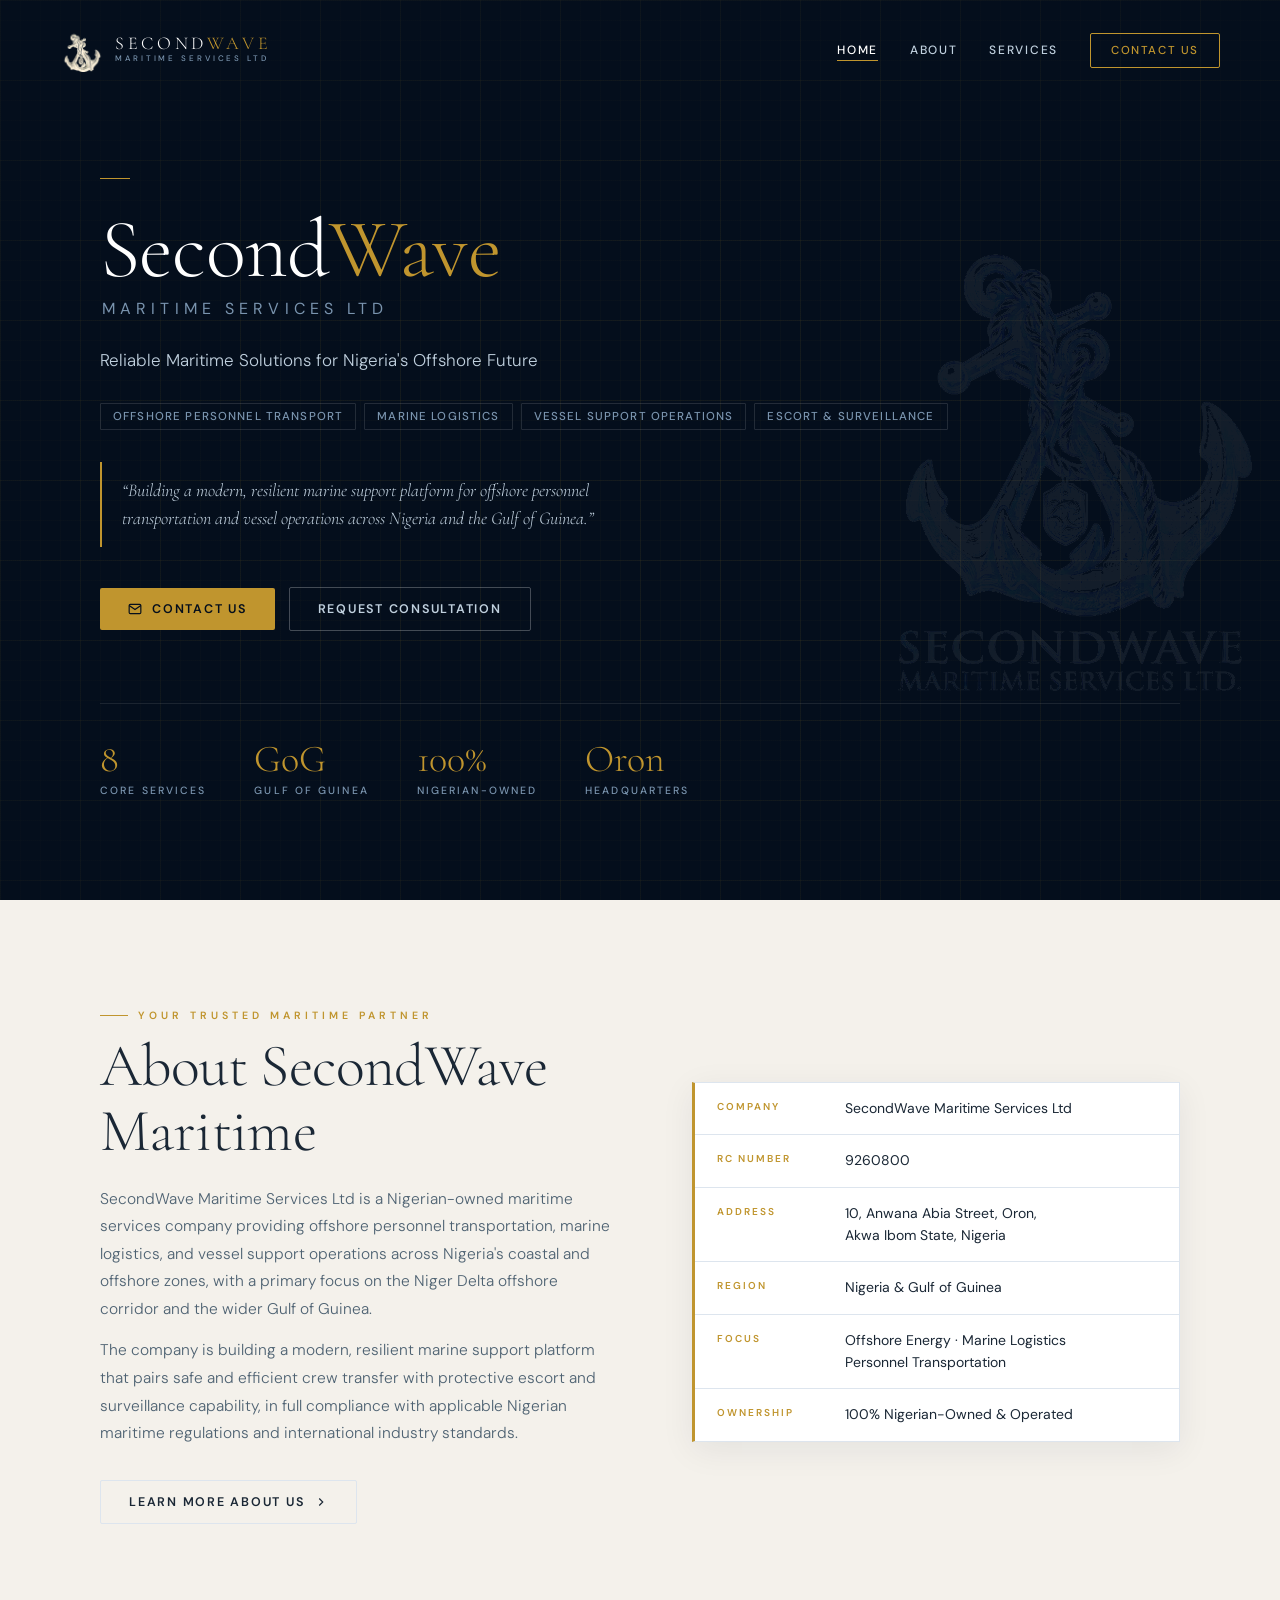
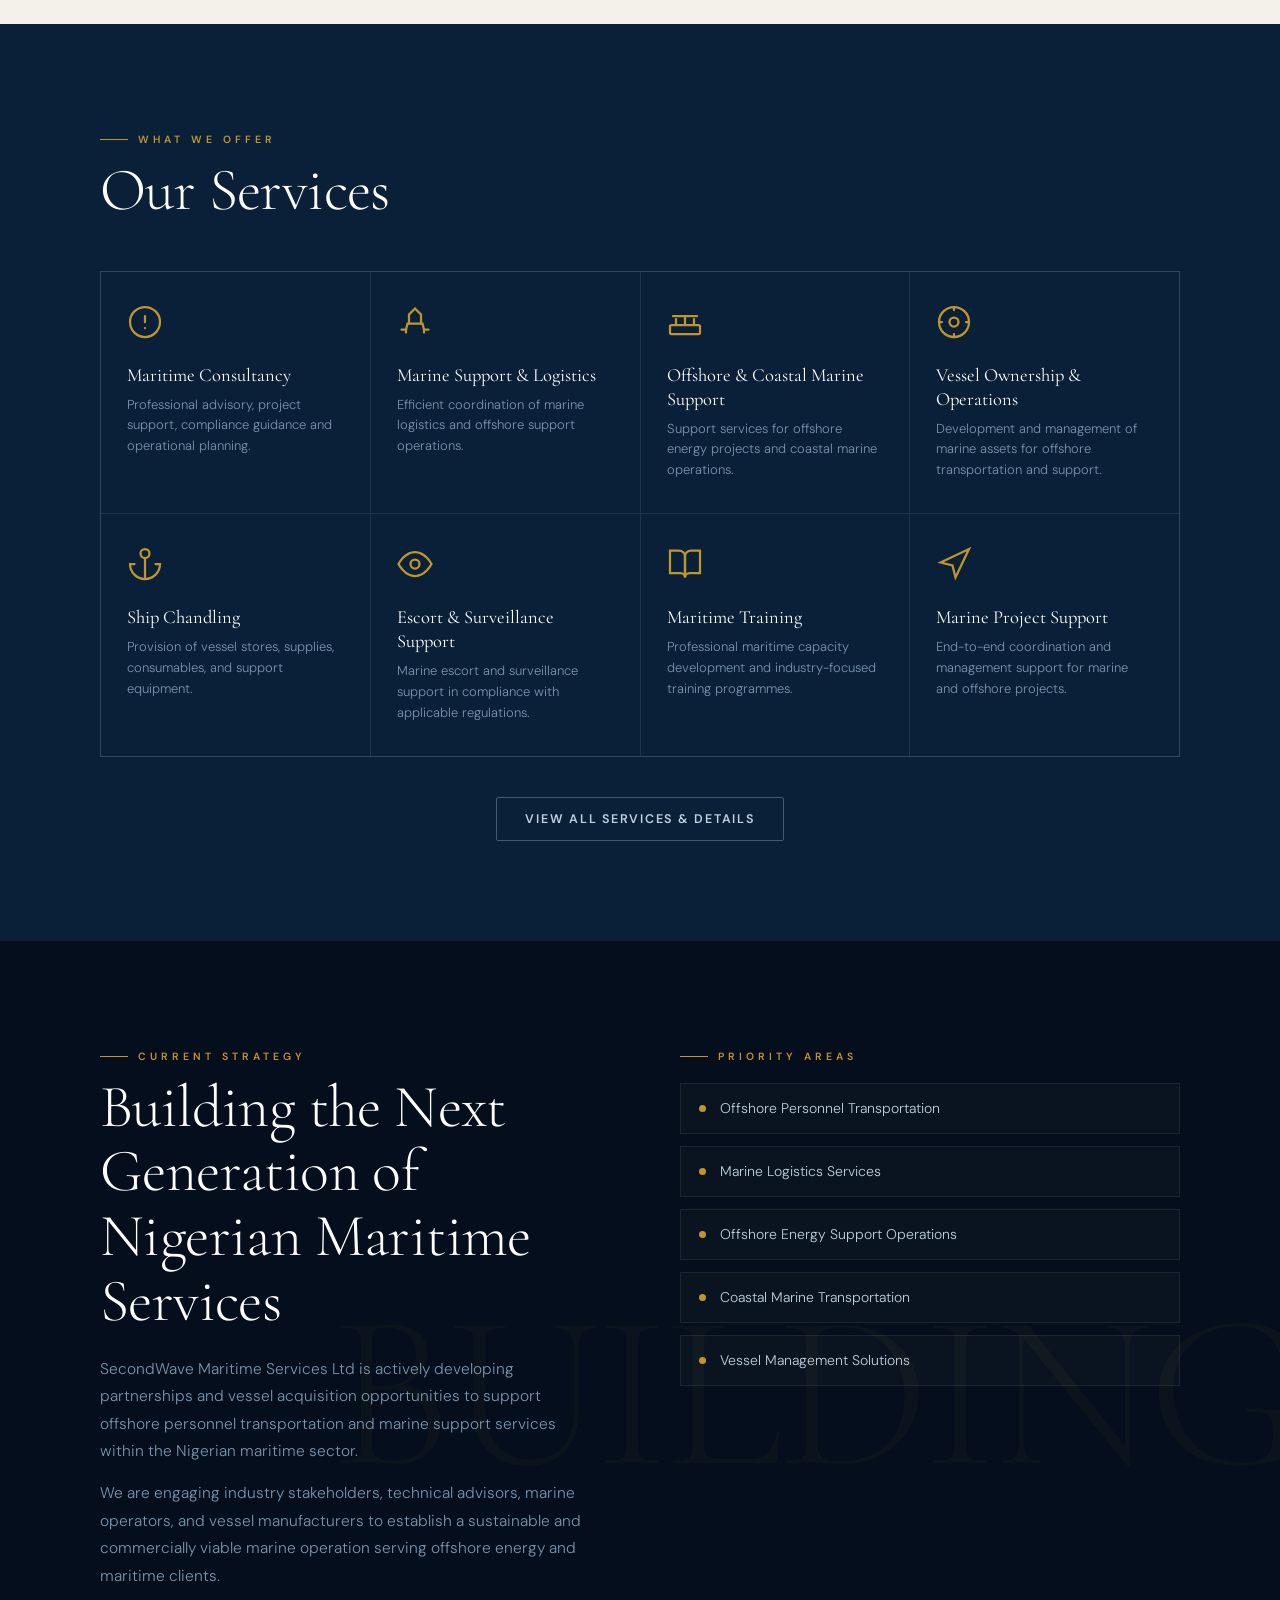
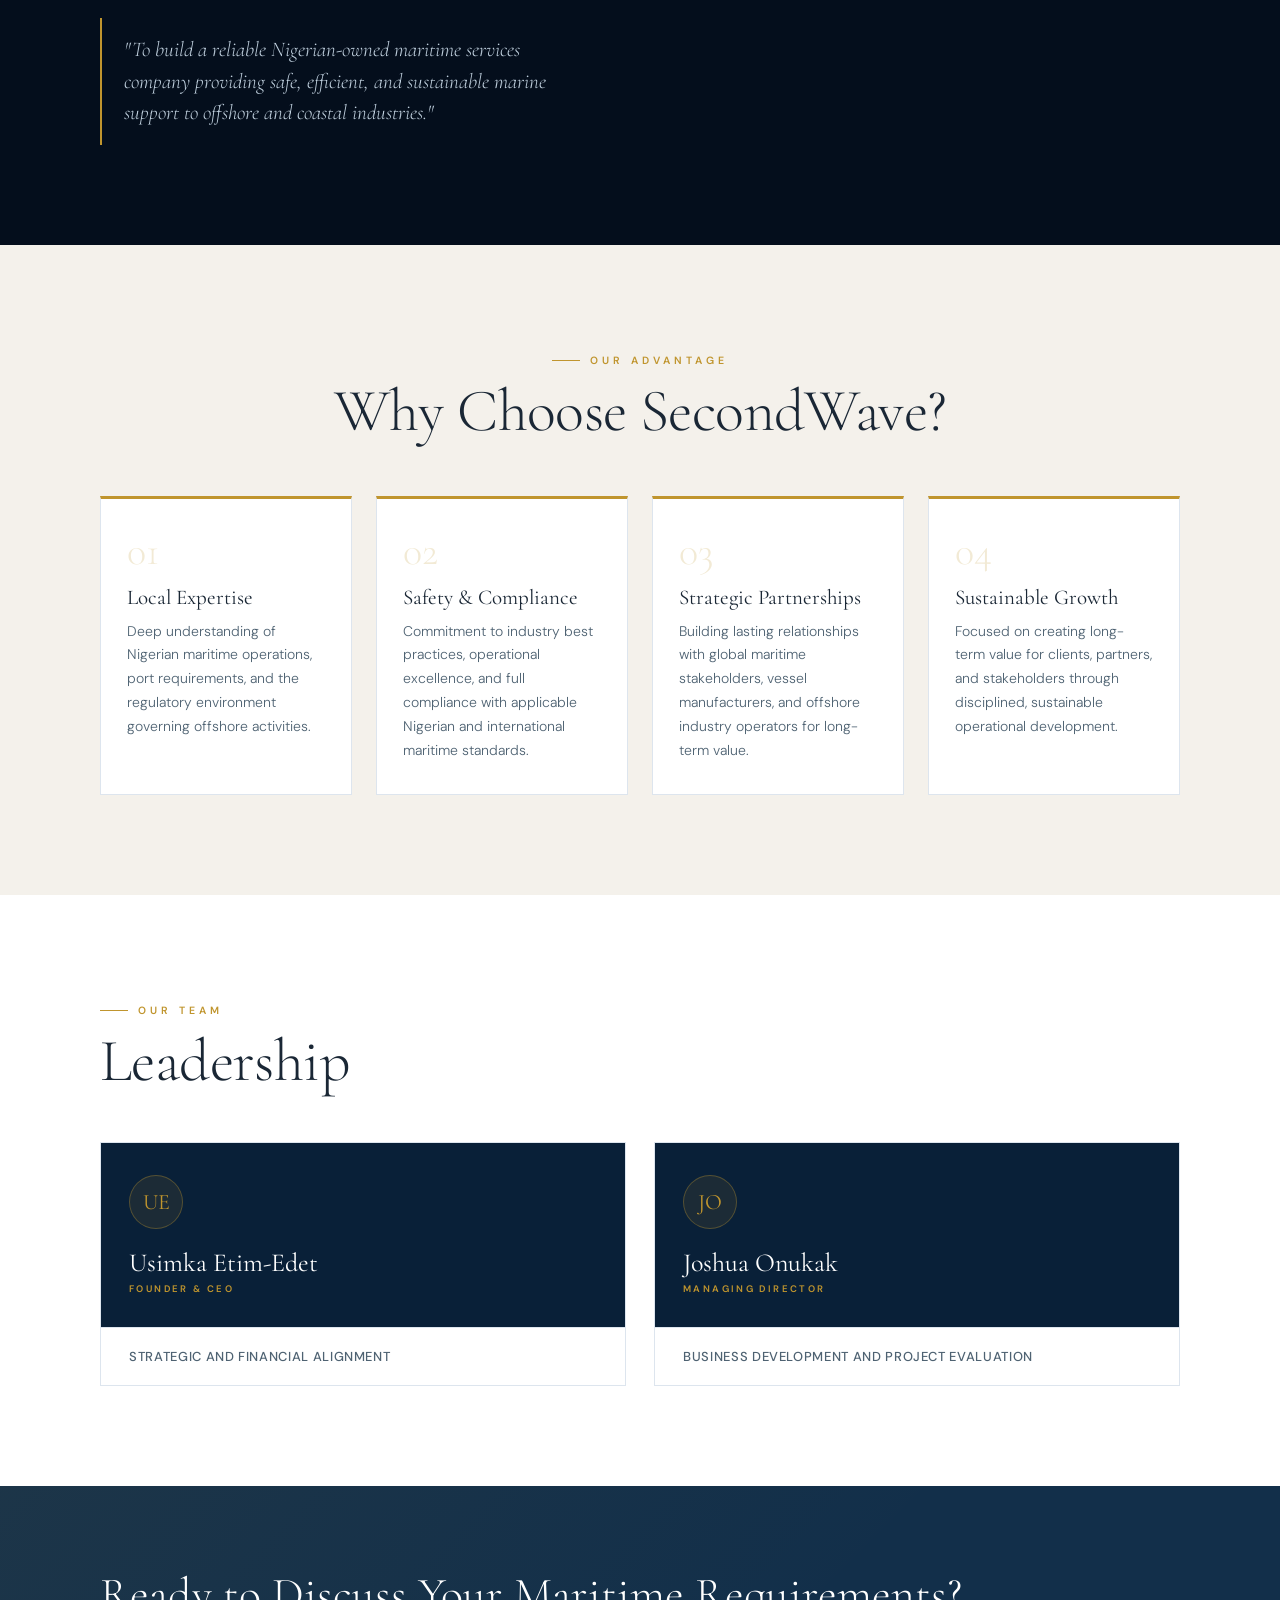
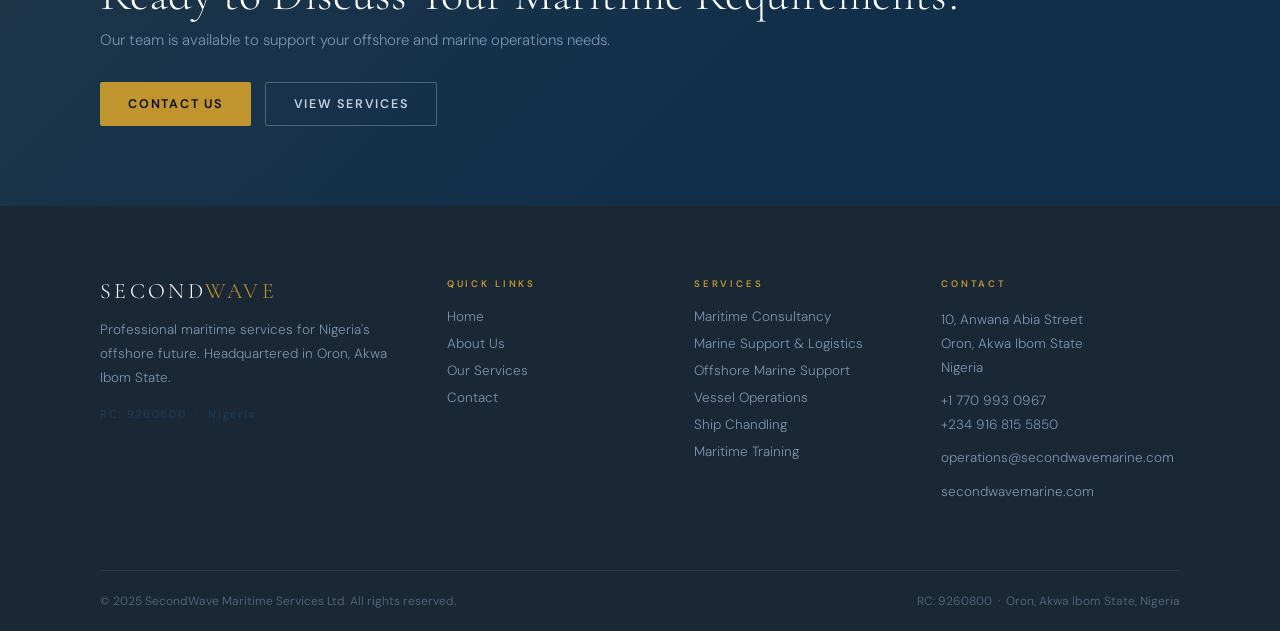
==== commit bee02494: "Update company location and contact information" ====
--- a/index.html
+++ b/index.html
@@ -47,7 +47,6 @@
   <div class="hero-content">
     <div class="hero-badge reveal">
       <span class="hero-badge-bar"></span>
-      <span>Oron, Akwa Ibom State, Nigeria &nbsp;·&nbsp; RC 9260800</span>
     </div>
     <h1 class="hero-h1 reveal reveal-d1">
       Second<span>Wave</span>
@@ -105,7 +104,7 @@
           <span class="label-text">Your Trusted Maritime Partner</span>
         </div>
         <h2 class="display" style="margin-bottom:22px;">About SecondWave Maritime</h2>
-        <p>SecondWave Maritime Services Ltd is a Nigerian-owned maritime services company providing offshore personnel transportation, marine logistics, and vessel support operations across Nigeria's coastal and offshore zones, with a primary focus on the Akwa Ibom offshore corridor and the wider Gulf of Guinea.</p>
+        <p>SecondWave Maritime Services Ltd is a Nigerian-owned maritime services company providing offshore personnel transportation, marine logistics, and vessel support operations across Nigeria's coastal and offshore zones, with a primary focus on the Niger Delta offshore corridor and the wider Gulf of Guinea.</p>
         <p>The company is building a modern, resilient marine support platform that pairs safe and efficient crew transfer with protective escort and surveillance capability, in full compliance with applicable Nigerian maritime regulations and international industry standards.</p>
         <div style="margin-top:32px;">
           <a href="about.html" class="btn btn-outline-dark">
@@ -384,8 +383,8 @@
         <h4>Contact</h4>
         <p>10, Anwana Abia Street<br>Oron, Akwa Ibom State<br>Nigeria</p>
         <p><a href="tel:+17709903967">+1 770 993 0967</a><br><a href="tel:+2349168155850">+234 916 815 5850</a></p>
-        <p><a href="mailto:operations@secondwavemaritime.com">operations@secondwavemaritime.com</a></p>
-        <p><a href="https://secondwavemaritime.com">secondwavemaritime.com</a></p>
+        <p><a href="mailto:operations@secondwavemarine.com">operations@secondwavemarine.com</a></p>
+        <p><a href="https://secondwavemarine.com">secondwavemarine.com</a></p>
       </div>
     </div>
     <div class="footer-bottom">
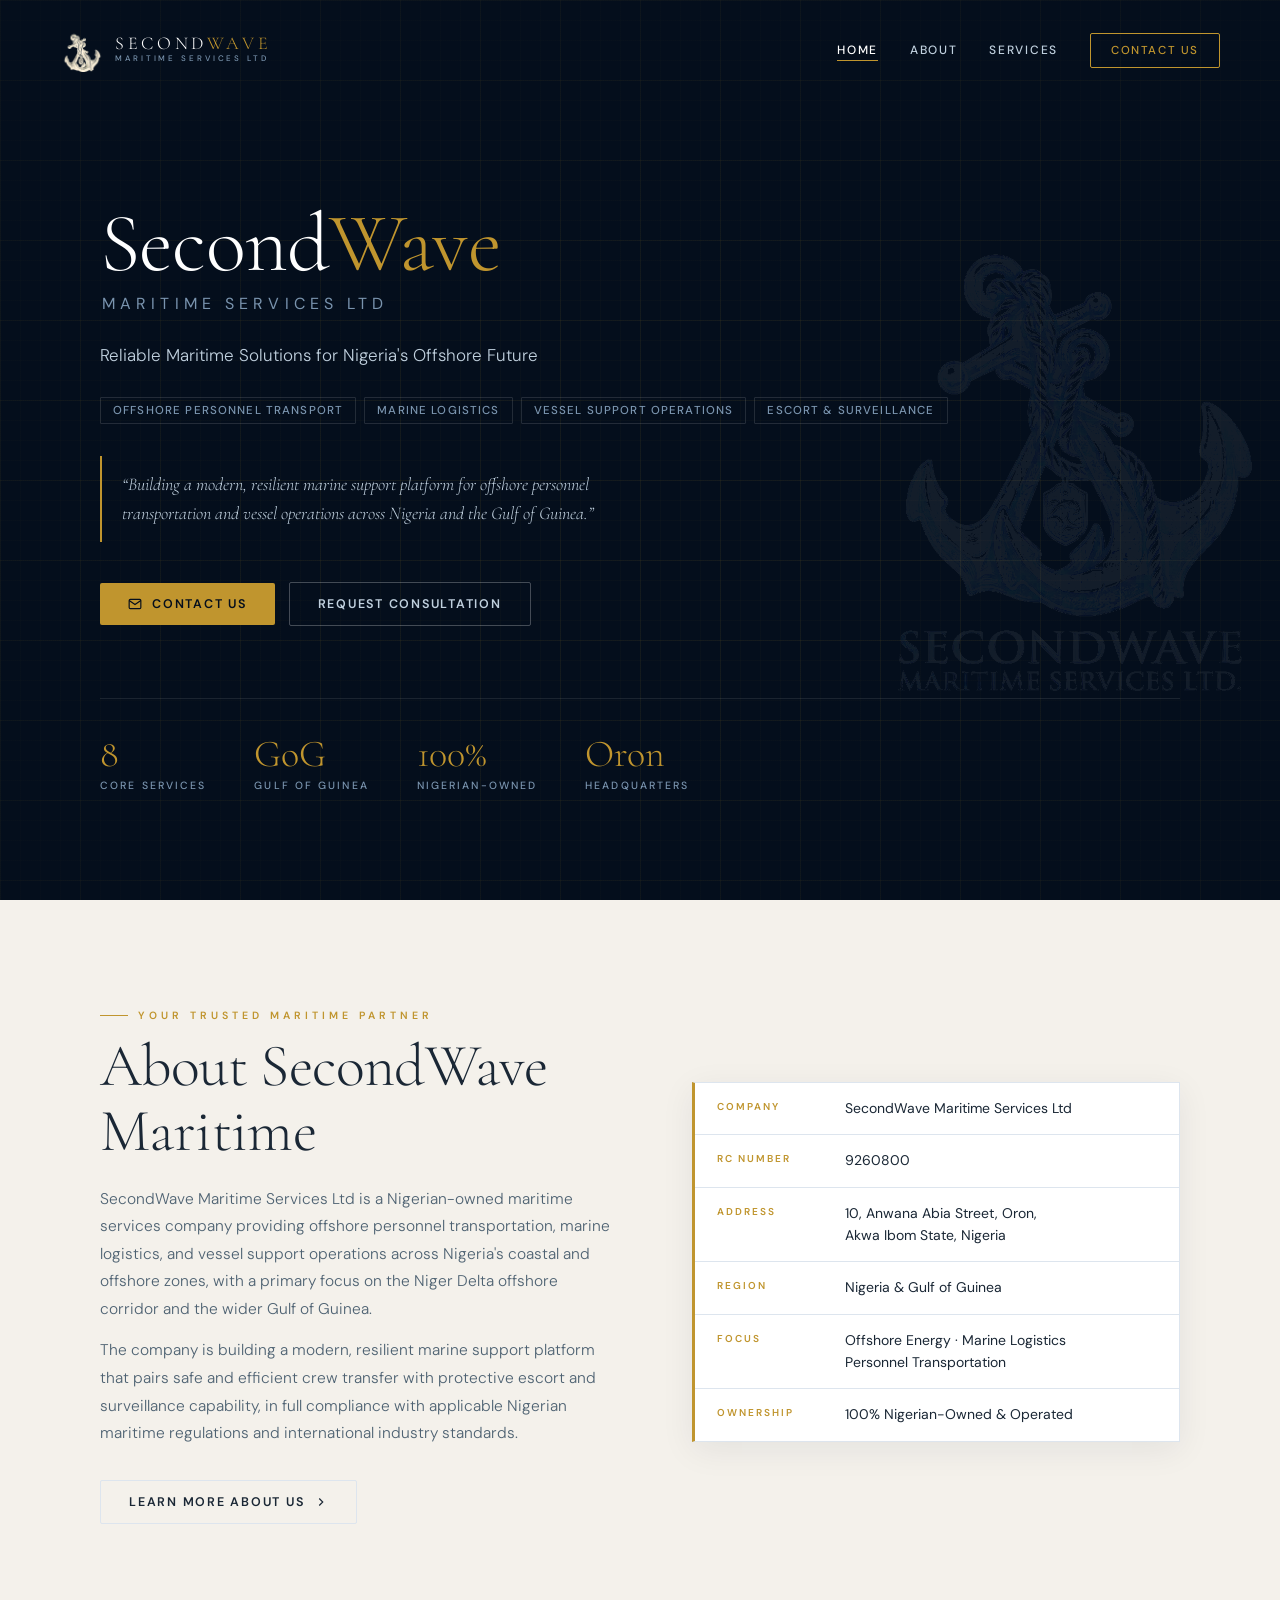
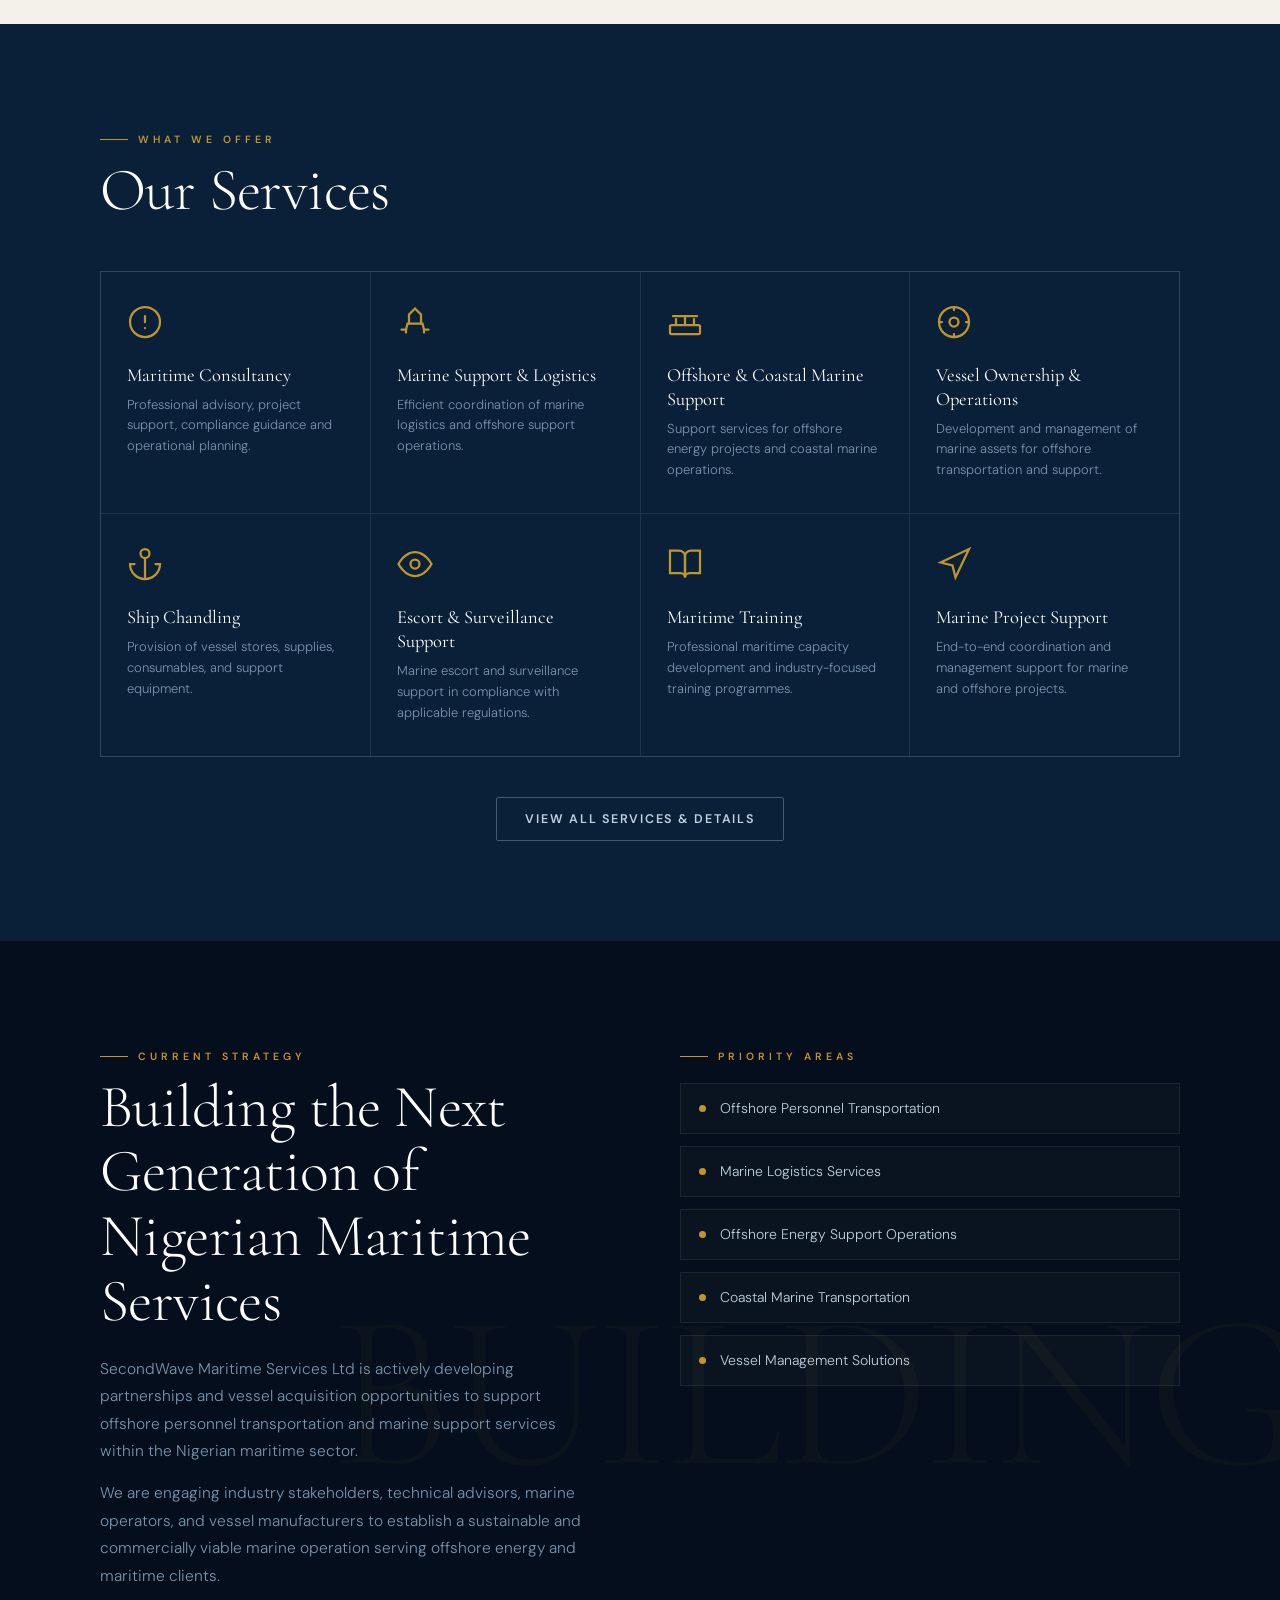
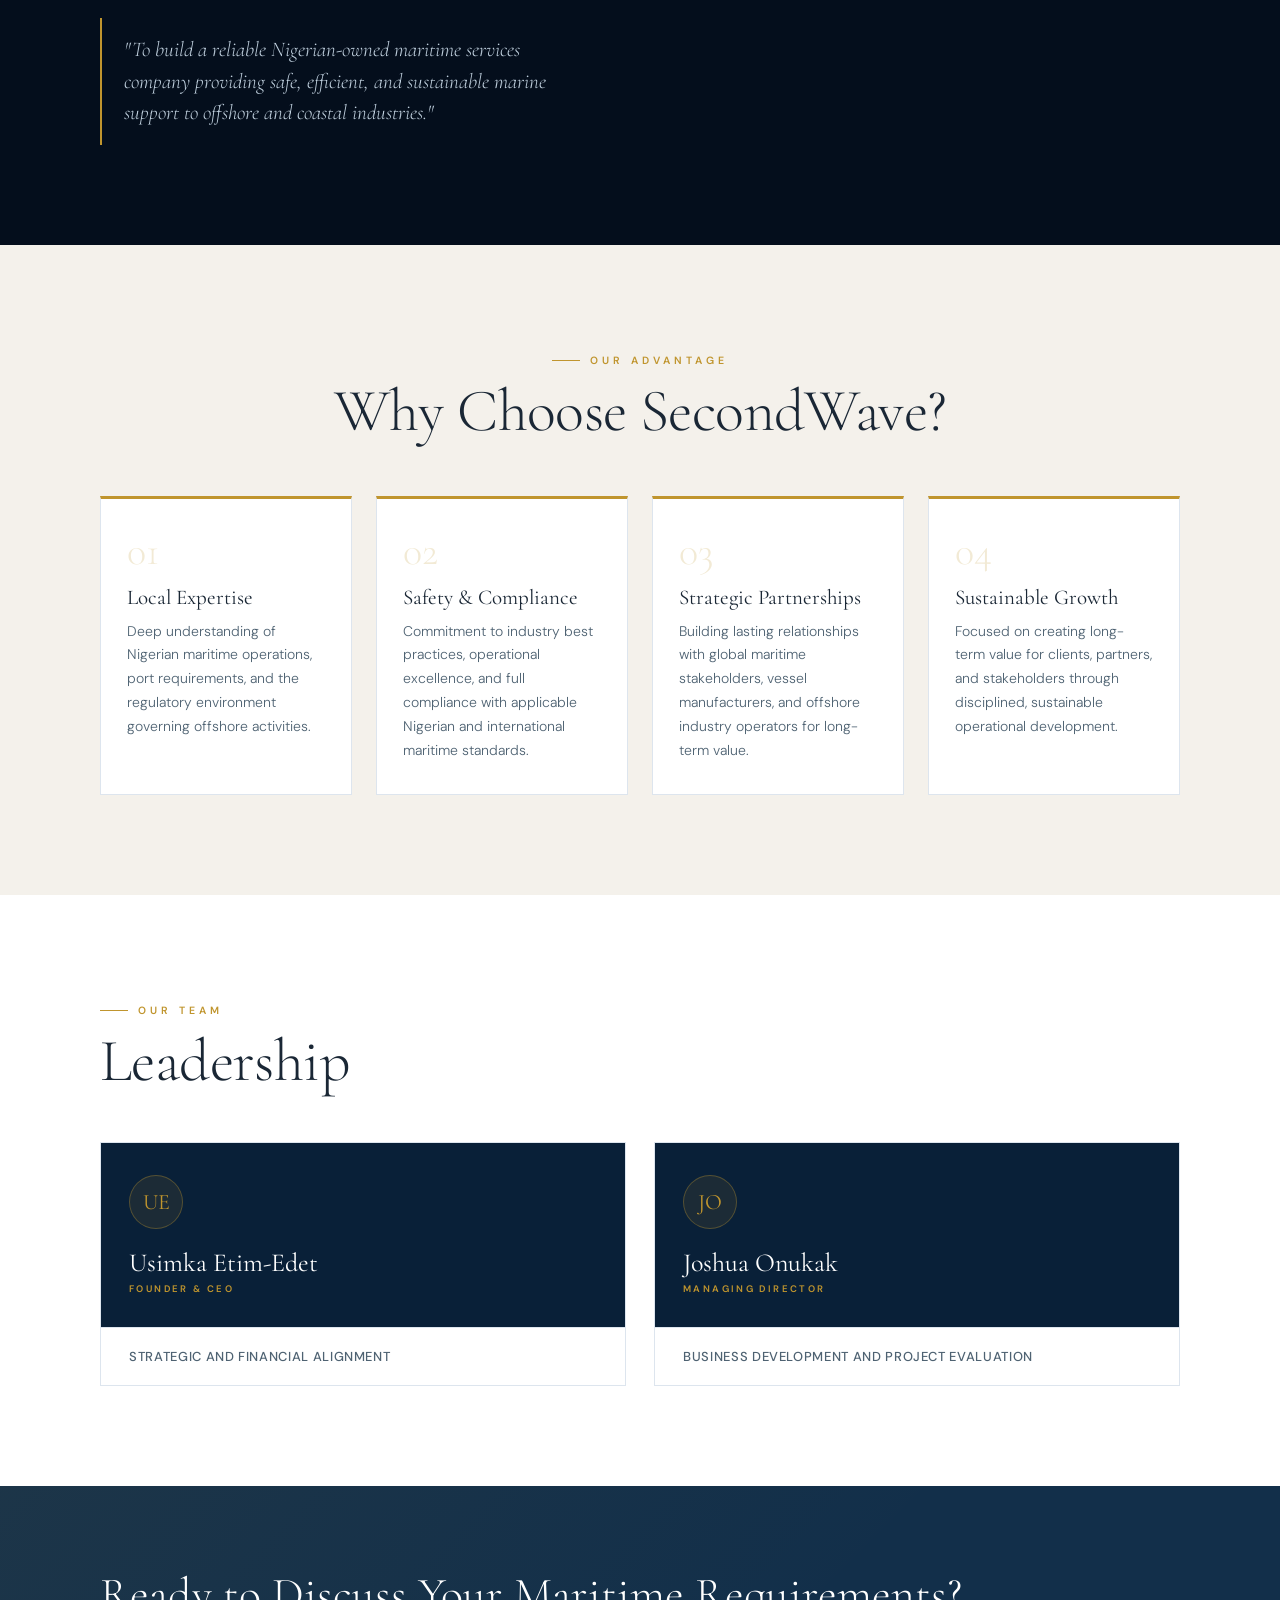
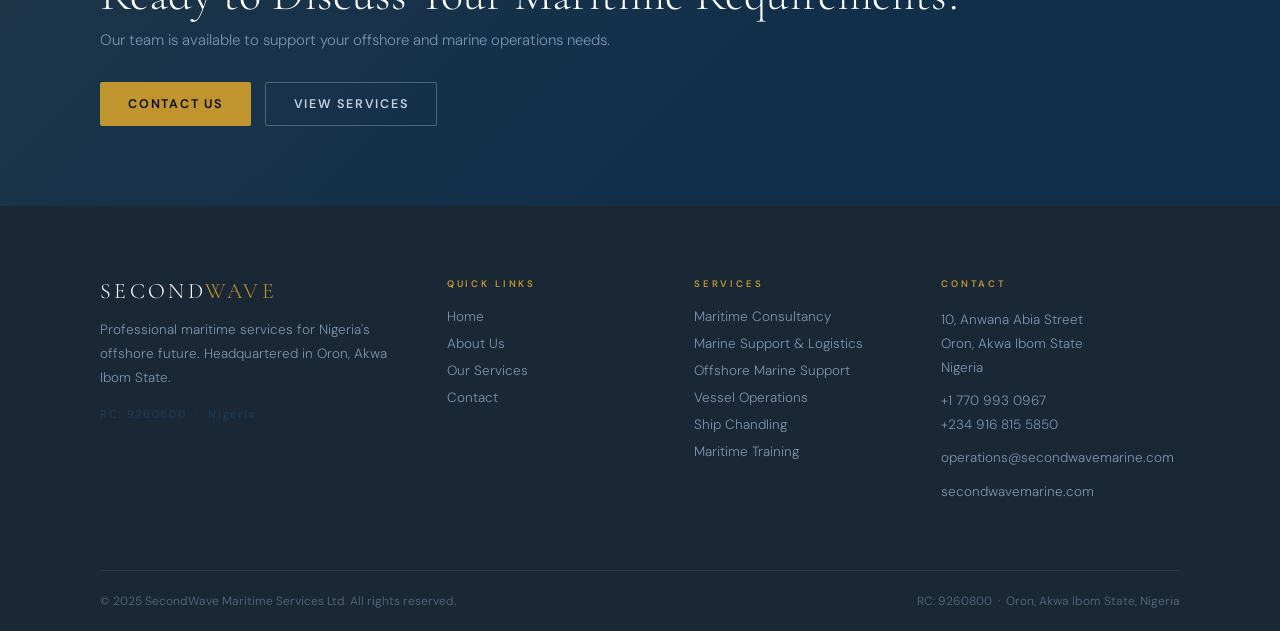
==== commit d9951e4b: "Update index.html" ====
--- a/index.html
+++ b/index.html
@@ -46,7 +46,6 @@
   <img src="logo.png" class="hero-anchor" alt="" aria-hidden="true">
   <div class="hero-content">
     <div class="hero-badge reveal">
-      <span class="hero-badge-bar"></span>
     </div>
     <h1 class="hero-h1 reveal reveal-d1">
       Second<span>Wave</span>
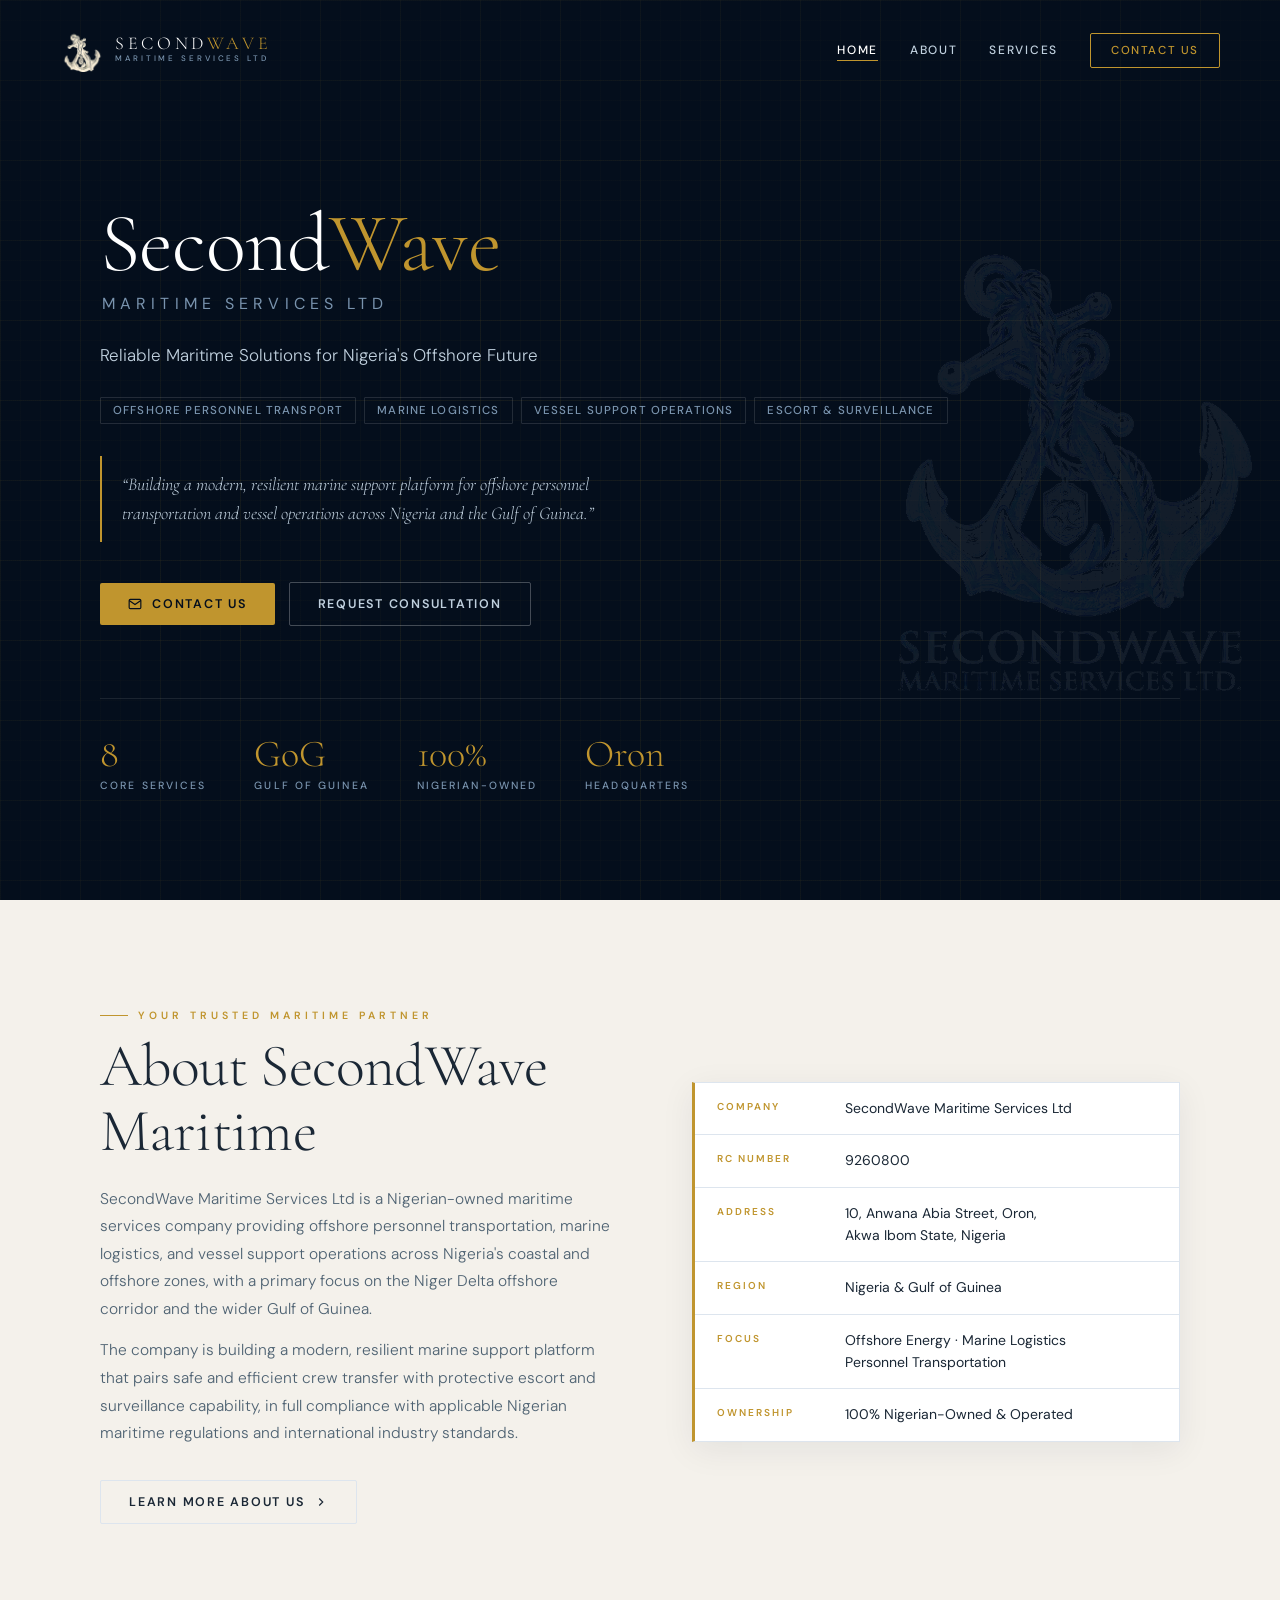
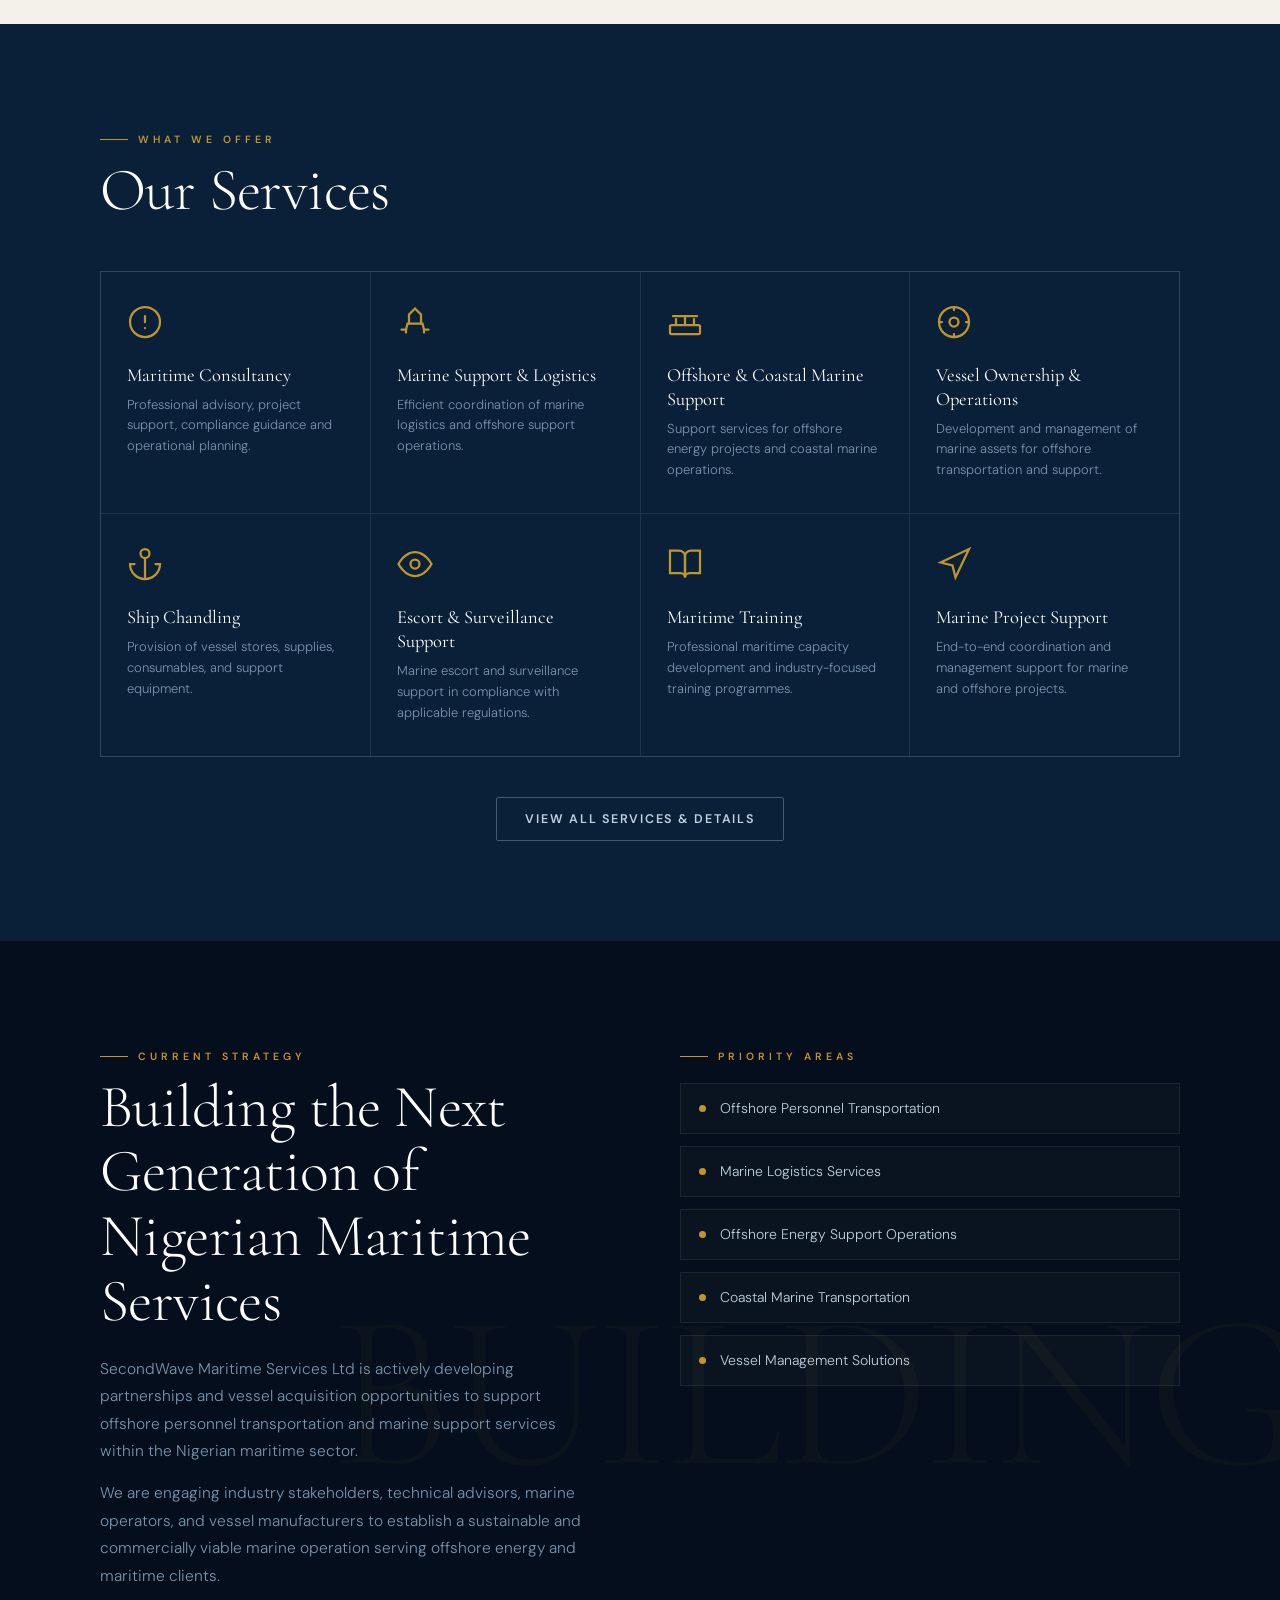
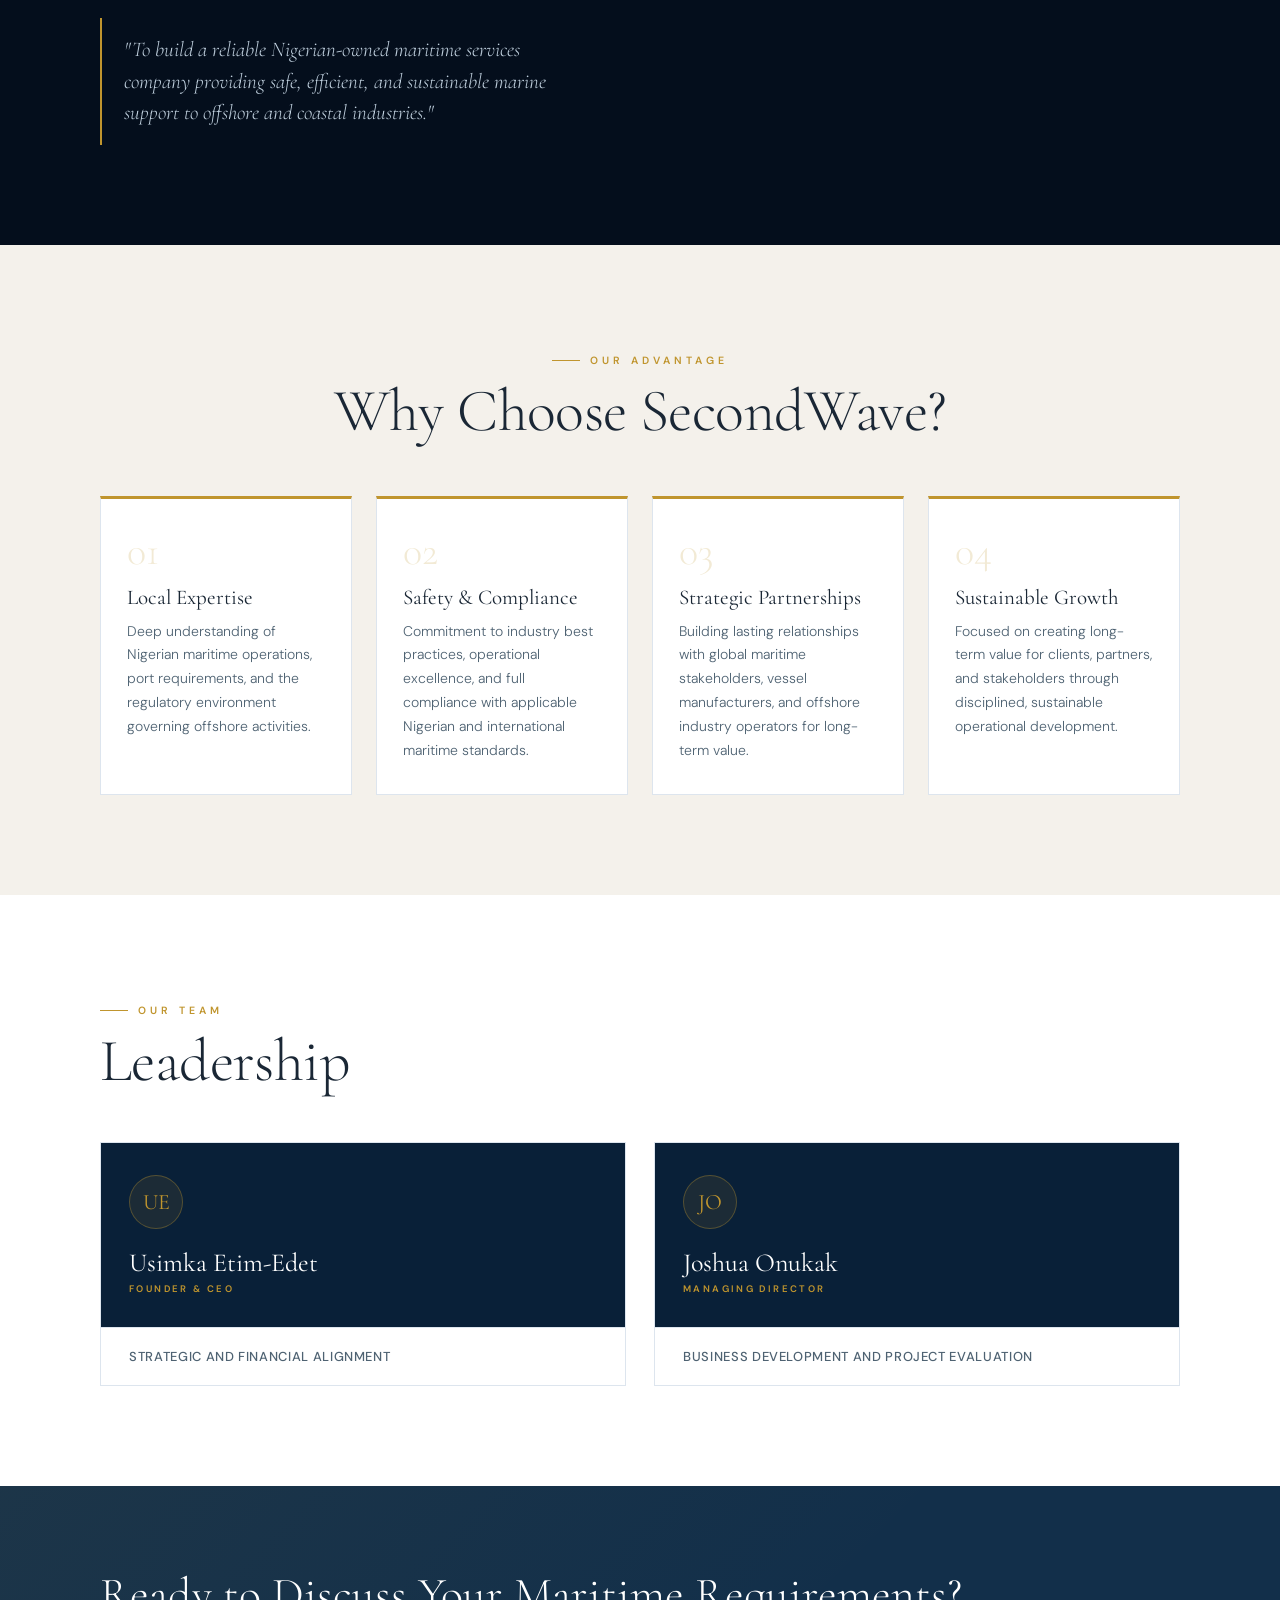
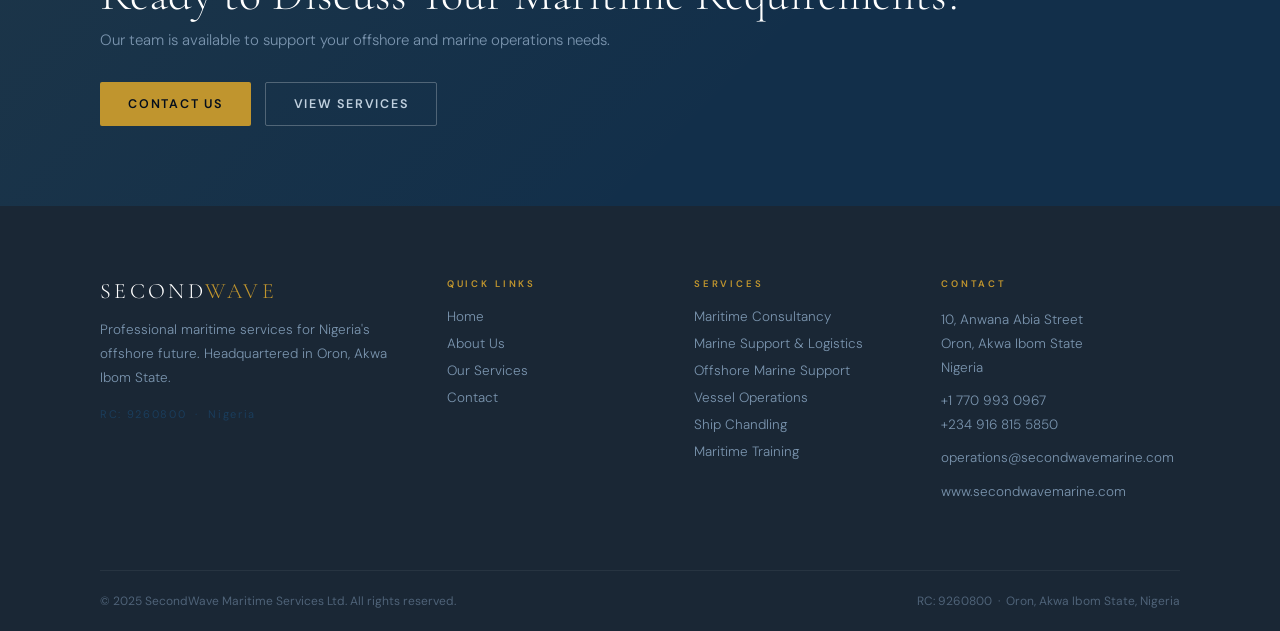
==== commit 9351fc82: "Update index.html" ====
--- a/index.html
+++ b/index.html
@@ -383,7 +383,7 @@
         <p>10, Anwana Abia Street<br>Oron, Akwa Ibom State<br>Nigeria</p>
         <p><a href="tel:+17709903967">+1 770 993 0967</a><br><a href="tel:+2349168155850">+234 916 815 5850</a></p>
         <p><a href="mailto:operations@secondwavemarine.com">operations@secondwavemarine.com</a></p>
-        <p><a href="https://secondwavemarine.com">secondwavemarine.com</a></p>
+        <p><a href="https://www.secondwavemarine.com">www.secondwavemarine.com</a></p>
       </div>
     </div>
     <div class="footer-bottom">
